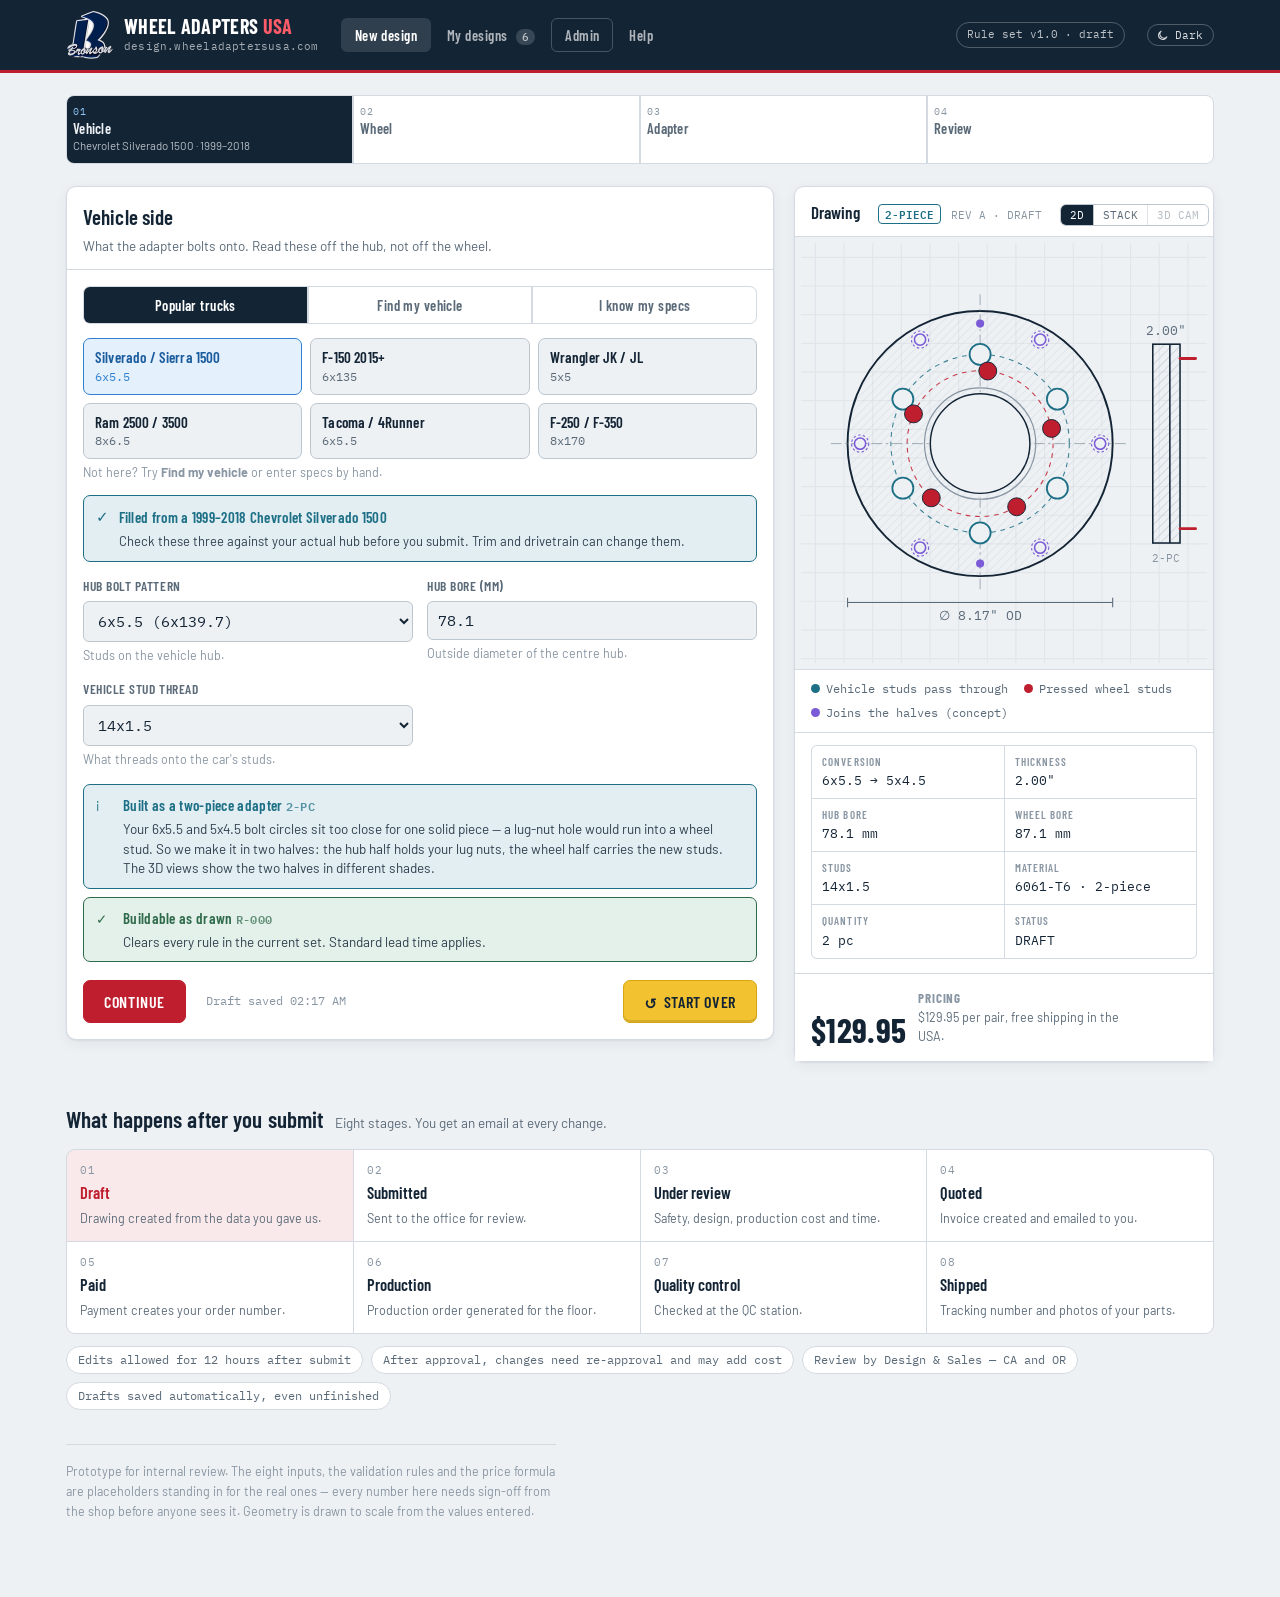
==== v2/index.html @ 50c89f69 "Archive v1 at /v1/ and start v2 as split files - v1/: the v1 page as of tag v1.0 (2d237c9), with an " ====
<!DOCTYPE html>
<html lang="en">
<head>
  <meta charset="utf-8">
  <meta name="viewport" content="width=device-width, initial-scale=1, viewport-fit=cover">
  <title>Adapter Designer &mdash; Wheel Adapters USA</title>
  <meta name="description" content="Prototype wheel adapter configurator: live scale drawing, validation rules, pricing and order pipeline.">
  <meta name="robots" content="noindex">
  <meta name="color-scheme" content="light dark">
  <link rel="preconnect" href="https://fonts.googleapis.com">
  <link rel="preconnect" href="https://fonts.gstatic.com" crossorigin>
  <link rel="stylesheet" href="https://fonts.googleapis.com/css2?family=Barlow+Condensed:wght@500;600;700&family=Barlow:wght@400;500;600&family=IBM+Plex+Mono:wght@400;500;600&display=swap">
  <style>
    /* Baseline the artifact platform normally supplies. Keep this block. */
    :root {
      color-scheme: light;
      padding-top: env(safe-area-inset-top, 0px);
      padding-bottom: env(safe-area-inset-bottom, 0px);
    }
    html, body { margin: 0; }
    body { font: 14px/1.5 system-ui, -apple-system, sans-serif; background: #f2f3f1; }
    img { max-width: 100%; }
    [hidden] { display: none !important; }
  </style>
  <script>
    /* Saved theme choice, applied before first paint. No choice = follow the system. */
    try { var wt = localStorage.getItem("wa-theme");
          if (wt === "light" || wt === "dark") document.documentElement.setAttribute("data-theme", wt); } catch (e) {}
  </script>
  <link rel="stylesheet" href="css/site.css">
</head>
<body>
<body>

<div class="topbar">
  <div class="topbar-in">
    <div class="mark">
      <img src="img/bronson-b.png" width="48" height="48" alt="Bronson">
      <div>
        <div class="wordmark">Wheel Adapters <em>USA</em></div>
        <span>design.wheeladaptersusa.com</span>
      </div>
    </div>
    <nav class="tabs" aria-label="Sections">
      <button type="button" data-view="design" aria-pressed="true">New design</button>
      <button type="button" data-view="list" aria-pressed="false">My designs <b>6</b></button>
      <button type="button" data-view="admin" aria-pressed="false" class="admin-tab">Admin</button>
      <button type="button" data-view="help" aria-pressed="false">Help</button>
    </nav>
    <div class="ruleset" id="rulestamp">Rule set v1.0 · draft</div>
    <button type="button" class="themetog" id="themetog" aria-label="Switch theme"></button>
  </div>
</div>

<div class="wrap">

<section id="view-list" hidden>
  <div class="pipe-hd">
    <h2>My designs</h2>
    <p>Everything you have started or sent us. Drawings are rebuilt from your saved
       specifications, so nothing goes stale.</p>
  </div>
  <div id="subs"></div>
  <div class="notes">
    <span class="note">Edits stay open 12 hours after you submit</span>
    <span class="note">After that, a change needs re-approval and may add cost</span>
  </div>
</section>

<section id="view-help" hidden>

  <div class="help-hero">
    <div>
      <h2>Help</h2>
      <p>How the designer works, what the checks mean, and what happens after you
         send us a drawing.</p>
    </div>
    <button type="button" class="btn btn-primary" id="starttour">Take the tour</button>
  </div>

  <nav class="toc" aria-label="Help contents">
    <a href="#h-start">Getting started</a>
    <a href="#h-inputs">The eight measurements</a>
    <a href="#h-views">2D, stack and 3D views</a>
    <a href="#h-checks">Flags and blocks</a>
    <a href="#h-price">Pricing</a>
    <a href="#h-stages">After you submit</a>
    <a href="#h-edit">Changing a design</a>
    <a href="#h-admin">For our team</a>
    <a href="#h-terms">Terms</a>
  </nav>

  <article class="help">

    <h3 id="h-start">Getting started</h3>
    <p>There are three ways to begin. <b>Popular trucks</b> fills in the common ones in a
       single tap. <b>Find my vehicle</b> walks make, model and year range. <b>I know my
       specs</b> skips straight to entering numbers.</p>
    <p>Changed your mind? <b>Start over</b> (the yellow button under the form) clears everything
       back to a fresh design after asking you to confirm.</p>
    <p>Whichever you use, the measurements stay visible and editable. The lookup is a
       starting point, not a guarantee &mdash; trim, drivetrain and dually axles all change
       hub specs. Check the numbers against your actual hub before you submit.</p>

    <h3 id="h-inputs">The eight measurements</h3>
    <dl class="defs">
      <dt>Hub bolt pattern</dt>
      <dd>Number of studs on the vehicle hub and the circle they sit on, like 6x5.5.
          Count the studs, then measure the circle.</dd>
      <dt>Hub bore</dt>
      <dd>Outside diameter of the centre hub the wheel slides over, in millimetres.</dd>
      <dt>Vehicle stud thread</dt>
      <dd>Thread on the studs already on your truck. This is what the adapter threads onto.</dd>
      <dt>Wheel bolt pattern</dt>
      <dd>Pattern of the wheel you are fitting. Usually in the wheel listing.</dd>
      <dt>Wheel centre bore</dt>
      <dd>Diameter of the hole in the back of the wheel, in millimetres.</dd>
      <dt>Thickness</dt>
      <dd>How far the adapter pushes the wheel out, measured face to face. Studs add
          height on top of this.</dd>
      <dt>Pressed stud thread</dt>
      <dd>Thread on the new studs your wheel mounts to. It does not have to match the
          vehicle side.</dd>
      <dt>Quantity</dt>
      <dd>Two per axle. Most orders are 2 or 4.</dd>
    </dl>

    <h3 id="h-views">2D, stack and 3D views</h3>
    <p>The drawing panel has three views of the same part, switched with the buttons at its
       top right. It opens in <b>3D CAM</b>; a device that cannot run 3D opens in 2D. All three are rebuilt from your eight numbers every time you change one
       &mdash; there is no stored picture to go stale.</p>
    <dl class="defs">
      <dt>2D</dt>
      <dd>The face of the adapter, to scale. Blue rings are the holes your vehicle studs pass
          through; red dots are the new studs your wheel mounts to. The side profile shows the
          thickness.</dd>
      <dt>Stack</dt>
      <dd>The whole setup in 3D: vehicle hub, then your adapter, then the wheel, with the lug
          nuts where they sit. It is cut in half so you can see the studs, nuts and the
          centring lip inside &mdash; untick <b>Cutaway</b> to see it whole. Press <b>Bolt it
          together</b> to slide the parts into place. <b>SIDE</b>, <b>HUB SIDE</b> and
          <b>WHEEL SIDE</b> jump to those angles. Only the adapter is drawn from your numbers;
          the hub and wheel are generic. <b>2D section</b> switches to a flat, to-scale cut-through
          drawing that shows how far the wheel moves out.</dd>
      <dt>3D CAM</dt>
      <dd>The finished part as a solid, the way a machinist sees it in CAM software: the bar
          stock it is cut from, the machining operations in order, and the path each tool
          takes. Drag to turn it, scroll or pinch to zoom, or use <b>ISO</b>, <b>TOP</b>,
          <b>FRONT</b> and <b>G55</b> (the hub side, as the part sits for its second setup).
          A two-piece adapter opens with its two halves pulled apart so you can see both;
          <b>JOIN</b> puts them together and <b>SEPARATE</b> pulls them apart again.
          The 3D view needs a reasonably recent phone or computer; if yours cannot run it, the
          button is greyed out and the 2D drawing is exact.</dd>
      <dt>Full-size 3D</dt>
      <dd>Click the 3D view, or the &#x2922; button, to open it large. Click and drag to turn it,
          the same as in the panel. Press <b>Hover spin</b> (or <kbd>Space</kbd>) and the part follows
          your mouse with no button held &mdash; a full 360&deg; across the view; click the model or press
          <kbd>Space</kbd> again to stop. On a phone, drag. Close with the button, <b>Esc</b>, or a tap
          outside.</dd>
      <dt>Backplot</dt>
      <dd>Press <b>Play</b>, or drag the slider, to watch the tool run through the program.
          The readout gives the tool position in X, Y and Z, the move, the tool and the
          operation. Untick an operation in the list to hide it.</dd>
    </dl>
    <p>The toolpaths, tools, feeds and cycle time are an illustration generated from your
       numbers, not the program we run. Our machinists program the real job in Mastercam or
       SolidWorks after review.</p>
    <p>The wheel studs are automatically turned to whatever angle leaves the most metal
       between them and your vehicle's lug-nut holes.</p>
    <p><b>One piece or two.</b> When your truck's bolt circle and your wheel's bolt circle are far
       enough apart, the adapter is one solid piece. When they are too close, a lug-nut hole and a
       wheel stud would run into each other, so we build it in two halves: the hub half holds your
       vehicle's lug nuts, the wheel half holds the new studs, and the two never meet. The designer
       works this out for you &mdash; the title block says which, and the 3D views show the two halves
       in slightly different shades.</p>

    <h3 id="h-checks">Flags and blocks</h3>
    <p>Every change you make runs against our rule set, written by the people who machine
       these parts. Two outcomes matter:</p>
    <p><b class="k-block">Block</b> means we will not build it. Usually the geometry does not
       leave enough material between the through-bolts and the pressed studs. Changing the
       thickness will not fix a block &mdash; the specs have to change.</p>
    <p><b class="k-flag">Flag</b> means it is probably fine but a person needs to look first.
       Flagged designs go through instead of getting a price on the spot, and our team quotes
       them by email.</p>
    <p>Each check shows its rule number, like <code>R-201</code>. Quote that number if you
       call us about it.</p>

    <h3 id="h-price">Pricing</h3>
    <p>Standard combinations price instantly, per pair, with free shipping in the USA.
       Anything carrying a flag shows <b>Quote required</b> instead &mdash; we price those by
       hand because they need a set of eyes on them first.</p>
    <p>Price depends on lug count, thickness, and whether the adapter changes bolt pattern
       or just spaces the wheel out.</p>

    <h3 id="h-stages">After you submit</h3>
    <ol class="stagelist">
      <li><b>Draft</b> &mdash; the drawing built from your numbers. Nothing sent yet.</li>
      <li><b>Submitted</b> &mdash; it reaches our office for review.</li>
      <li><b>Under review</b> &mdash; checked for safety, design, production cost and time.</li>
      <li><b>Quoted</b> &mdash; we create an invoice and email it to you.</li>
      <li><b>Paid</b> &mdash; payment creates your order number.</li>
      <li><b>Production</b> &mdash; a production order goes to the floor.</li>
      <li><b>Quality control</b> &mdash; checked at the QC station.</li>
      <li><b>Shipped</b> &mdash; tracking number and photographs of your parts.</li>
    </ol>
    <p>You get an email at every change.</p>
    <p>Before you can submit, the Review step asks you to tick two boxes: that you have checked
       the specs against your vehicle, and that you have looked over the 3D model. The small
       <b>i</b> beside the second box opens the model full size.</p>

    <h3 id="h-edit">Changing a design</h3>
    <p>You have <b>12 hours</b> from submitting to change a design yourself. Open
       <b>My designs</b> and the countdown is on the row. Inside that window, Edit loads it
       back into the designer.</p>
    <p>After 12 hours, or once we have quoted it, changes need re-approval and may add cost
       &mdash; the longer a job sits, the longer it takes to fulfil. Use <b>Request a change</b>
       and our team will pick it up.</p>
    <p>An unsent draft has no time limit. It stays in your list until you submit or delete it.</p>

    <h3 id="h-admin">For our team</h3>
    <p>The <b>Admin</b> tab holds the rule set and the pricing formula. Rules can be switched
       off, retuned, or moved between Block and Flag without a developer.</p>
    <p>Changes stack up as unsaved edits and go live the moment you press Publish, which
       increments the version and writes to the change log. The catalogue check beside the
       pricing form shows live whether the formula still reproduces our published prices
       &mdash; if a number turns red, stop.</p>
    <p>Two people should review any rule change before it is published. These parts hold
       wheels onto trucks.</p>

    <h3 id="h-terms">Terms</h3>
    <dl class="defs">
      <dt>Bolt circle diameter</dt>
      <dd>The circle the studs sit on. The 5.5 in 6x5.5 is this, in inches.</dd>
      <dt>Hub centric</dt>
      <dd>The wheel is carried by the centre bore rather than the studs. Preferred, and
          quieter at speed.</dd>
      <dt>Lug centric</dt>
      <dd>The wheel is centred by the lug nuts alone. Works, but needs careful torquing.</dd>
      <dt>Spacer vs adapter</dt>
      <dd>A spacer keeps the same bolt pattern and only pushes the wheel out. An adapter
          changes the pattern as well.</dd>
      <dt>Two-piece adapter</dt>
      <dd>An adapter made as two halves, used when the two bolt patterns are too close to fit in one
          piece. The hub half takes the vehicle's lug nuts; the wheel half carries the new studs.</dd>
      <dt>Clocking</dt>
      <dd>The angle the wheel stud pattern is turned relative to the vehicle pattern. Chosen to
          keep the two sets of holes as far apart as possible.</dd>
      <dt>Section view</dt>
      <dd>A drawing of the part as if sliced through its centre, so you can see inside it.
          Cut material is shown hatched.</dd>
      <dt>Toolpath</dt>
      <dd>The route a cutting tool follows. Solid lines are cutting moves; dashed lines are
          rapid moves through the air between cuts.</dd>
      <dt>G54 / G55</dt>
      <dd>Work offsets &mdash; where the machine measures zero from. G54 is the first setup,
          wheel side up; G55 is the second, flipped over with the hub side up.</dd>
      <dt>6061-T6 billet</dt>
      <dd>The aluminium we cut these from. Solid extruded stock, not cast.</dd>
    </dl>

  </article>
</section>

<section id="view-admin" hidden>

  <div class="verbar">
    <div class="verbar-l">
      <b id="verlabel">Rule set v1.0</b>
      <span id="verstate">Live &middot; no unsaved changes</span>
    </div>
    <button type="button" class="btn-sm" id="discard" hidden>Discard</button>
    <button type="button" class="btn-sm primary" id="publish" disabled>Publish</button>
  </div>

  <div class="admin-note">
    Changes here take effect for every customer the moment you publish. Two people
    should review a rule change before it goes live.
  </div>

  <div class="adm-grid">
    <section class="panel">
      <div class="panel-hd">
        <h2>Validation rules</h2>
        <p>What the designer will and will not let a customer submit. Blocks stop the
           order. Flags let it through but route it to your team for a quote.</p>
      </div>
      <div class="panel-bd"><div id="rulelist"></div></div>
    </section>

    <div class="adm-side">
      <section class="panel">
        <div class="panel-hd"><h2>Pricing</h2>
          <p>Price per pair, before thickness and conversion.</p></div>
        <div class="panel-bd"><div id="priceform"></div></div>
      </section>

      <section class="panel">
        <div class="panel-hd"><h2>Check against the catalogue</h2>
          <p>Live result of the formula above.</p></div>
        <div class="panel-bd"><div id="pricecheck"></div></div>
      </section>
    </div>
  </div>

  <section class="pipe">
    <div class="pipe-hd"><h2>Change log</h2>
      <p>Every publish, who did it and when. Append only.</p></div>
    <div id="audit"></div>
  </section>

</section>

<div id="view-design">

  <div id="editbar"></div>

  <nav class="rail" id="rail" aria-label="Design steps"></nav>

  <div class="cols">

    <section class="panel" aria-labelledby="steptitle">
      <div class="panel-hd">
        <h2 id="steptitle">Vehicle side</h2>
        <p id="stepblurb">What the adapter bolts onto. Read these off the hub, not off the wheel.</p>
      </div>
      <div class="panel-bd">
        <div id="alertzone" aria-live="assertive"></div>
        <div class="fields" id="fields"></div>
        <div class="checks" id="checks"></div>
        <div id="reviewzone" hidden>
          <div class="legalbox">
            <p id="legaltext"></p>
            <div class="legalnote">
              <span>&#9888;</span>
              <span>Draft language supplied by the shop. Attorney review required before this goes live.</span>
            </div>
          </div>
          <label class="accept" for="accept">
            <input type="checkbox" id="accept">
            <span>I have verified these specifications against my vehicle and I accept the terms above.</span>
          </label>
          <div class="accept-row">
            <label class="accept" for="reviewed3d">
              <input type="checkbox" id="reviewed3d">
              <span id="rev3dtxt">I have reviewed the 3D model of my adapter and it shows what I want built.</span>
            </label>
            <!-- outside the label, so opening the model never ticks the box for them -->
            <button type="button" class="infobtn" id="open3d" aria-label="Open the 3D model full size"
                    title="Open the 3D model">i</button>
          </div>
        </div>
        <div class="actions">
          <button class="btn btn-ghost" id="back" type="button">Back</button>
          <button class="btn btn-primary" id="next" type="button">Continue</button>
          <span class="why" id="why"></span>
          <span class="saved mono" id="saved"></span>
          <span class="restart">
            <button class="btn btn-warn" id="startover" type="button"><span class="ic" aria-hidden="true">&#8634;</span>Start over</button>
            <span class="restart-ask" id="startask" role="group" aria-label="Confirm start over" hidden>
              <span>Clear this design and start fresh?</span>
              <button class="btn btn-warn" id="startyes" type="button">Yes, start over</button>
              <button class="btn btn-ghost" id="startno" type="button">Keep it</button>
            </span>
          </span>
        </div>
      </div>
    </section>

    <aside class="panel draw" aria-label="Live drawing">
      <div class="draw-hd">
        <h2>Drawing</h2>
        <span class="pc2" id="pc2" hidden>2-PIECE</span>
        <span class="rev mono" id="rev">REV A · DRAFT</span>
        <div class="viewtog" role="group" aria-label="Drawing view">
          <button type="button" id="v2d" aria-pressed="false">2D</button>
          <button type="button" id="vstack" aria-pressed="false">STACK</button>
          <button type="button" id="v3d" aria-pressed="false">3D CAM</button>
        </div>
      </div>
      <div class="hlcap" id="hlcap" aria-live="polite" hidden></div>
      <div class="canvas" id="canvas2d"><div id="face"></div></div>
      <div class="canvas" id="stack" hidden></div>
      <div class="cam" id="cam" hidden></div>
      <div class="legend">
        <span><i style="background:var(--cyan)"></i>Vehicle studs pass through</span>
        <span><i style="background:var(--accent)"></i>Pressed wheel studs</span>
        <span id="lgjoin" hidden><i style="background:#7b5cd6"></i>Joins the halves (concept)</span>
      </div>
      <div class="tb">
        <div class="tb-grid" id="titleblock"></div>
      </div>
      <div class="price">
        <div class="amt" id="amt">&mdash;</div>
        <div class="per" id="per"><b>Pricing</b>&nbsp;</div>
      </div>
    </aside>

  </div>

  <section class="pipe">
    <div class="pipe-hd">
      <h2>What happens after you submit</h2>
      <p>Eight stages. You get an email at every change.</p>
    </div>
    <div class="stages" id="stages"></div>
    <div class="notes">
      <span class="note">Edits allowed for 12 hours after submit</span>
      <span class="note">After approval, changes need re-approval and may add cost</span>
      <span class="note">Review by Design &amp; Sales &mdash; CA and OR</span>
      <span class="note">Drafts saved automatically, even unfinished</span>
    </div>
  </section>

</div>

  <p class="foot">
    Prototype for internal review. The eight inputs, the validation rules and the price formula are
    placeholders standing in for the real ones &mdash; every number here needs sign-off from the shop
    before anyone sees it. Geometry is drawn to scale from the values entered.
  </p>

</div>

<script src="js/data.js"></script>
<script src="js/rules.js"></script>
<script src="js/pricing.js"></script>
<script src="js/geometry.js"></script>
<script src="js/render3d.js"></script>
<script src="js/ui.js"></script>
<script src="js/events.js"></script>
<script src="js/app.js"></script>

</body>
</html>
---- v2/css/site.css ----
/* ==========================================================
   BRAND TOKENS — swap these four to match the real logo.
   --accent   primary action + wheel-side studs   (flag red)
   --navy     headers, active states              (deep steel navy)
   --cyan     vehicle-side drawing lines          (must stay distinct from accent)
   --paper    page ground
   ========================================================== */
:root{
  color-scheme: light;
  --accent:#bf1e2e;
  --accent-ink:#8d1421;
  --accent-soft:#fae9ea;
  --navy:#132435;
  --ink:#132435;
  --paper:#eef1f4;
  --card:#ffffff;
  --line:#d3dae1;
  --line-2:#bcc6cf;
  --steel:#5a6a78;
  --steel-2:#8895a2;
  --cyan:#1d6f86;
  --cyan-soft:#e2eef2;
  --sel:#2f80d0;              /* selected / pressed / current: light blue, not red */
  --sel-soft:#e4f0fc;
  --sel-ink:#1b5c9e;
  --sel-on-ink:#8cc4f5;       /* on the dark ink background of the current step */
  --warn:#f2c230;             /* start over: yellow to stand out, navy text to stay readable */
  --warn-edge:#d6a512;
  --warn-ink:#132435;
  --warn-glow:rgba(242,194,48,.55);
  --neon:#12c444;             /* "which part is this measurement?" highlight */
  --flag:#bf1e2e;
  --flag-soft:#fae9ea;
  --go:#2f6b4b;
  --go-soft:#e4f0ea;
  --grid:#e1e6eb;
  --cam-top:#e8edf2;
  --cam-bot:#c3ced9;
  --cam-ink:#132435;
  --cam-panel:rgba(255,255,255,.8);
  --shadow:0 1px 2px rgba(19,36,53,.07),0 4px 14px rgba(19,36,53,.06);
  --f-disp:"Barlow Condensed","Arial Narrow",system-ui,sans-serif;
  --f-body:"Barlow",system-ui,-apple-system,sans-serif;
  --f-mono:"IBM Plex Mono",ui-monospace,SFMono-Regular,Menlo,monospace;
}
@media (prefers-color-scheme: dark){
  :root:not([data-theme="light"]){
    color-scheme: dark;
    --accent:#e8505f;
    --accent-ink:#f28791;
    --accent-soft:#3a1519;
    --navy:#0d1926;
    --ink:#e6ecf2;
    --paper:#0d1926;
    --card:#152435;
    --line:#26384c;
    --line-2:#354a61;
    --steel:#93a3b3;
    --steel-2:#6a7d90;
    --cyan:#4fa8c4;
    --cyan-soft:#102934;
    --sel:#5aaaf0;
    --sel-soft:#132c45;
    --sel-ink:#9ccdf7;
    --sel-on-ink:#1b5c9e;
    --warn:#e8bd3a;
    --warn-edge:#f5d266;
    --warn-ink:#0d1926;
    --warn-glow:rgba(232,189,58,.5);
    --neon:#39ff6e;
    --flag:#e8505f;
    --flag-soft:#3a1519;
    --go:#6aab86;
    --go-soft:#152a20;
    --grid:#1b2b3c;
    --cam-top:#1f3247;
    --cam-bot:#09121b;
    --cam-ink:#e6ecf2;
    --cam-panel:rgba(9,18,27,.72);
    --shadow:0 1px 2px rgba(0,0,0,.45),0 4px 14px rgba(0,0,0,.35);
  }
}
:root[data-theme="dark"]{
  color-scheme: dark;
  --accent:#e8505f; --accent-ink:#f28791; --accent-soft:#3a1519;
  --navy:#0d1926; --ink:#e6ecf2; --paper:#0d1926; --card:#152435;
  --line:#26384c; --line-2:#354a61; --steel:#93a3b3; --steel-2:#6a7d90;
  --cyan:#4fa8c4; --cyan-soft:#102934;
  --sel:#5aaaf0; --sel-soft:#132c45; --sel-ink:#9ccdf7; --sel-on-ink:#1b5c9e;
  --warn:#e8bd3a; --warn-edge:#f5d266; --warn-ink:#0d1926; --warn-glow:rgba(232,189,58,.5);
  --neon:#39ff6e; --flag:#e8505f; --flag-soft:#3a1519;
  --go:#6aab86; --go-soft:#152a20; --grid:#1b2b3c;
  --cam-top:#1f3247; --cam-bot:#09121b; --cam-ink:#e6ecf2; --cam-panel:rgba(9,18,27,.72);
  --shadow:0 1px 2px rgba(0,0,0,.45),0 4px 14px rgba(0,0,0,.35);
}
*{box-sizing:border-box}
body{
  margin:0;background:var(--paper);color:var(--ink);
  font-family:var(--f-body);font-size:15px;line-height:1.55;
  -webkit-font-smoothing:antialiased;
}
h1,h2,h3{font-family:var(--f-disp);font-weight:600;text-wrap:balance;margin:0;letter-spacing:.005em}
.mono{font-family:var(--f-mono);font-variant-numeric:tabular-nums}
.eyebrow{
  font-family:var(--f-disp);font-size:12px;font-weight:600;letter-spacing:.14em;
  text-transform:uppercase;color:var(--steel);
}

/* ---------- shell ---------- */
.topbar{
  position:sticky;top:env(safe-area-inset-top,0px);z-index:40;
  background:var(--navy);border-bottom:3px solid var(--accent);
}
.topbar-in{
  max-width:1180px;margin:0 auto;padding:11px 16px;
  display:flex;align-items:center;gap:14px;flex-wrap:wrap;
}
/* ---- LOGO SLOT: drop the real mark in here as an <img> data URI ---- */
.mark{display:flex;align-items:center;gap:10px;min-width:0;color:#fff}
.mark svg,.mark img{flex:none;display:block}
.mark img{height:48px;width:auto;max-width:190px}   /* Bronson B: big enough to read the script */
.wordmark{font-family:var(--f-disp);font-size:20px;font-weight:700;line-height:1;
  letter-spacing:.015em;text-transform:uppercase;color:#fff;white-space:nowrap}
.wordmark em{font-style:normal;color:var(--accent-ink)}
:root:not([data-theme="light"]) .wordmark em{color:#ff8a93}
@media (prefers-color-scheme: light){:root:not([data-theme="dark"]) .wordmark em{color:#ff5c69}}
.mark span{display:block;font-family:var(--f-mono);font-size:10.5px;
  color:rgba(255,255,255,.62);letter-spacing:.02em;margin-top:2px}
.ruleset{
  margin-left:auto;font-family:var(--f-mono);font-size:11px;color:rgba(255,255,255,.72);
  border:1px solid rgba(255,255,255,.26);border-radius:999px;padding:3px 10px;white-space:nowrap;
}
.themetog{display:inline-flex;align-items:center;gap:6px;flex:none;margin-left:8px;cursor:pointer;
  font-family:var(--f-mono);font-size:11px;color:rgba(255,255,255,.85);background:transparent;
  border:1px solid rgba(255,255,255,.26);border-radius:999px;padding:3px 10px 3px 8px;white-space:nowrap}
.themetog:hover{background:rgba(255,255,255,.1)}
.themetog:focus-visible{outline:2px solid var(--accent);outline-offset:2px}
.themetog svg{display:block}
.wrap{max-width:1180px;margin:0 auto;padding:0 16px;padding-block:22px 64px}

/* ---------- step rail ---------- */
.rail{display:flex;gap:2px;margin-bottom:22px;border:1px solid var(--line);border-radius:8px;overflow:hidden;background:var(--line)}
.rail button{
  flex:1;min-width:0;background:var(--card);border:0;cursor:pointer;
  padding:9px 6px 10px;text-align:left;color:var(--steel);font-family:var(--f-body);
  display:flex;flex-direction:column;gap:1px;transition:background .15s,color .15s;
}
.rail button:hover{background:var(--paper)}
.rail button[aria-current="true"]{background:var(--ink);color:var(--paper)}
.rail button[aria-current="true"] .rn{color:var(--sel-on-ink)}
.rail .rn{font-family:var(--f-mono);font-size:10px;letter-spacing:.1em;color:var(--steel-2)}
.rail .rl{font-family:var(--f-disp);font-size:14.5px;font-weight:600;letter-spacing:.02em;
  white-space:nowrap;overflow:hidden;text-overflow:ellipsis}
.rail button:focus-visible{outline:2px solid var(--accent);outline-offset:-2px}
.rail .rd{color:var(--go);font-weight:600}
.rail button[aria-current="true"] .rd{color:var(--sel-on-ink)}
.rail button[data-done]:not([aria-current="true"]) .rl{color:var(--ink)}
/* the step Continue lands on: a yellow glow that fades out (the rail clips outer
   shadows, so it is inset) */
.rail button.arrive{position:relative;animation:railArrive 1.8s ease-out both}
.rail button.arrive .rn{animation:railArriveN 1.8s ease-out both}
@keyframes railArrive{
  0%  {box-shadow:inset 0 0 0 3px var(--warn), inset 0 0 22px 4px var(--warn-glow)}
  55% {box-shadow:inset 0 0 0 3px var(--warn), inset 0 0 14px 2px var(--warn-glow)}
  100%{box-shadow:inset 0 0 0 3px transparent, inset 0 0 0 0 transparent}
}
@keyframes railArriveN{0%,55%{color:var(--warn)}}
@media (prefers-reduced-motion:reduce){
  .rail button.arrive,.rail button.arrive .rn{animation:none}
  .rail button.arrive{box-shadow:inset 0 0 0 3px var(--warn)}
}
.rail .rs{font-size:11.5px;line-height:1.3;color:var(--steel);white-space:nowrap;overflow:hidden;text-overflow:ellipsis;max-width:100%}
.rail button[aria-current="true"] .rs{color:inherit;opacity:.75}
.rail .rs-short{display:none}
@media (max-width:620px){
  .rail .rs-full{display:none}
  .rail .rs-short{display:-webkit-box;-webkit-line-clamp:2;-webkit-box-orient:vertical;white-space:normal;overflow:hidden}
}

/* ---------- layout ---------- */
.cols{display:grid;grid-template-columns:minmax(0,1fr) minmax(0,420px);gap:20px;align-items:start}
@media (max-width:900px){.cols{grid-template-columns:1fr}}
.panel{background:var(--card);border:1px solid var(--line);border-radius:10px;box-shadow:var(--shadow)}
.panel-hd{padding:14px 16px 12px;border-bottom:1px solid var(--line)}
.panel-hd h2{font-size:21px}
.panel-hd p{margin:3px 0 0;font-size:13.5px;color:var(--steel);max-width:58ch}
.panel-bd{padding:16px}

/* ---------- form ---------- */
.fields{display:grid;grid-template-columns:repeat(2,minmax(0,1fr));gap:14px}
@media (max-width:560px){.fields{grid-template-columns:1fr}}
.f{display:flex;flex-direction:column;gap:5px;min-width:0}
.f.full{grid-column:1/-1}
.f label{font-family:var(--f-disp);font-size:13.5px;font-weight:600;letter-spacing:.04em;
  text-transform:uppercase;color:var(--steel)}
.f .hint{font-size:12.5px;color:var(--steel-2);line-height:1.4}
select,input[type=number]{
  font-family:var(--f-mono);font-size:14.5px;font-variant-numeric:tabular-nums;
  padding:9px 10px;border:1px solid var(--line-2);border-radius:6px;
  background:var(--paper);color:var(--ink);width:100%;
}
select:focus-visible,input:focus-visible{outline:2px solid var(--accent);outline-offset:1px;border-color:var(--accent)}
.seg{display:flex;flex-wrap:wrap;gap:6px}
.seg button{
  font-family:var(--f-mono);font-size:13.5px;padding:7px 11px;border-radius:6px;cursor:pointer;
  border:1px solid var(--line-2);background:var(--paper);color:var(--ink);
}
.seg button[aria-pressed="true"]{background:var(--sel-soft);color:var(--sel-ink);border-color:var(--sel)}
.seg button:focus-visible{outline:2px solid var(--accent);outline-offset:1px}

/* ---------- help ---------- */
.help-hero{display:flex;align-items:flex-start;gap:16px;flex-wrap:wrap;margin-bottom:18px}
.help-hero h2{font-size:30px}
.help-hero p{margin:4px 0 0;color:var(--steel);max-width:52ch;font-size:14.5px}
.help-hero button{margin-left:auto;flex:none}
.toc{display:flex;flex-wrap:wrap;gap:7px;margin-bottom:22px;padding-bottom:18px;
  border-bottom:1px solid var(--line)}
.toc a{font-family:var(--f-mono);font-size:12px;color:var(--steel);text-decoration:none;
  border:1px solid var(--line);border-radius:999px;padding:4px 11px;background:var(--card)}
.toc a:hover{border-color:var(--accent);color:var(--accent-ink)}
.toc a:focus-visible{outline:2px solid var(--accent);outline-offset:2px}
.help{max-width:66ch}
.help h3{font-size:22px;margin:30px 0 8px;scroll-margin-top:80px}
.help h3:first-child{margin-top:0}
.help p{margin:0 0 11px;font-size:15px;line-height:1.65}
.help code{font-family:var(--f-mono);font-size:13px;background:var(--card);
  border:1px solid var(--line);border-radius:4px;padding:1px 5px}
.k-block{color:var(--accent-ink)}
.k-flag{color:var(--cyan)}
.defs{margin:0 0 14px;display:grid;grid-template-columns:minmax(150px,auto) 1fr;gap:1px;
  background:var(--line);border:1px solid var(--line);border-radius:8px;overflow:hidden}
@media (max-width:520px){.defs{grid-template-columns:1fr}}
.defs dt{background:var(--card);padding:9px 12px;font-family:var(--f-disp);font-size:15px;
  font-weight:600;letter-spacing:.01em}
.defs dd{background:var(--card);padding:9px 12px;margin:0;font-size:14px;color:var(--steel);
  line-height:1.55}
.stagelist{margin:0 0 12px;padding-left:20px;font-size:15px;line-height:1.7}
.stagelist b{font-family:var(--f-disp);font-size:16px;letter-spacing:.01em}

/* ---------- spotlight tour ---------- */
#tourmask{position:absolute;top:0;left:0;width:100%;height:0;z-index:200}
.spot{position:absolute;border-radius:9px;border:2px solid var(--accent);
  box-shadow:0 0 0 9999px rgba(10,20,32,.66);pointer-events:none}
@media (prefers-reduced-motion:no-preference){
  .spot{transition:top .28s ease,left .28s ease,width .28s ease,height .28s ease}
}
.tip{position:absolute;width:min(330px,calc(100vw - 26px));background:var(--card);
  border:1px solid var(--line-2);border-radius:10px;padding:14px 15px 13px;
  box-shadow:0 8px 28px rgba(10,20,32,.28)}
.tip-n{font-size:11px;color:var(--steel-2);letter-spacing:.06em}
.tip b{font-family:var(--f-disp);font-size:19px;font-weight:600;display:block;
  margin-top:2px;letter-spacing:.01em}
.tip p{margin:5px 0 0;font-size:14px;line-height:1.55;color:var(--steel)}
.tip-a{display:flex;gap:7px;margin-top:13px;align-items:center}
.tip-a #tourskip{margin-right:auto}
.tip-a button:disabled{opacity:.4;cursor:not-allowed}

/* ---------- admin ---------- */
.verbar{display:flex;align-items:center;gap:12px;flex-wrap:wrap;margin-bottom:12px;
  padding:12px 15px;background:var(--card);border:1px solid var(--line);
  border-left:4px solid var(--accent);border-radius:0 9px 9px 0}
.verbar-l b{font-family:var(--f-disp);font-size:19px;font-weight:700;display:block;letter-spacing:.02em}
.verbar-l span{font-family:var(--f-mono);font-size:12px;color:var(--steel)}
.verbar-l span.dirty{color:var(--accent-ink);font-weight:500}
.verbar button{margin-left:0}
.verbar #publish{margin-left:auto}
.admin-note{font-size:13px;color:var(--steel);margin-bottom:18px;max-width:64ch;line-height:1.5}
.adm-grid{display:grid;grid-template-columns:minmax(0,1fr) minmax(0,340px);gap:16px;align-items:start}
@media (max-width:900px){.adm-grid{grid-template-columns:1fr}}
.adm-side{display:flex;flex-direction:column;gap:16px}
.rule{border:1px solid var(--line);border-radius:8px;margin-bottom:8px;background:var(--paper);
  padding:10px 12px}
.rule.off{opacity:.5}
.rule-hd{display:flex;align-items:center;gap:9px;flex-wrap:wrap}
.rule-id{font-size:12.5px;color:var(--steel);font-weight:500}
.rule-title{font-family:var(--f-disp);font-size:16px;font-weight:600;letter-spacing:.01em;
  min-width:0;overflow-wrap:anywhere}
.lvl{margin-left:auto;width:auto;font-size:12.5px;padding:4px 7px;font-family:var(--f-disp);
  font-weight:600;letter-spacing:.03em}
.tgl{width:34px;height:19px;border-radius:999px;border:1px solid var(--line-2);
  background:var(--line);cursor:pointer;padding:0;position:relative;flex:none}
.tgl span{position:absolute;top:2px;left:2px;width:13px;height:13px;border-radius:50%;
  background:var(--card);transition:transform .16s}
.tgl[aria-pressed="true"]{background:var(--go);border-color:var(--go)}
.tgl[aria-pressed="true"] span{transform:translateX(15px)}
.tgl:focus-visible{outline:2px solid var(--accent);outline-offset:2px}
.rule-bd{display:flex;align-items:center;gap:7px;flex-wrap:wrap;margin-top:8px;
  font-size:13px;color:var(--steel)}
.rule-kind{font-family:var(--f-disp);font-size:12px;font-weight:600;letter-spacing:.08em;
  text-transform:uppercase;color:var(--steel-2);border:1px solid var(--line);
  border-radius:999px;padding:2px 9px;margin-right:4px}
input.mini{width:72px;flex:none;padding:5px 7px;font-size:13px}
.pgrid{display:flex;flex-wrap:wrap;gap:8px;align-items:flex-end;margin-bottom:14px}
.plabel{font-family:var(--f-disp);font-size:12.5px;font-weight:600;letter-spacing:.08em;
  text-transform:uppercase;color:var(--steel);width:100%}
.punit{display:flex;flex-direction:column;gap:3px;font-family:var(--f-mono);font-size:11px;
  color:var(--steel-2);flex:1;min-width:72px}
.punit input{width:100%;padding:6px 7px;font-size:13.5px}
.ck{display:flex;align-items:baseline;gap:9px;padding:8px 0;border-bottom:1px solid var(--line);
  flex-wrap:wrap}
.ck:last-child{border-bottom:0}
.ck-l{flex:1;min-width:0;font-size:13px;overflow-wrap:anywhere}
.ck-v{font-family:var(--f-disp);font-size:17px;font-weight:700}
.ck-w{font-size:11.5px}
.ck.ok .ck-w{color:var(--go)}
.ck.off .ck-v,.ck.off .ck-w{color:var(--accent-ink)}
.aud{display:flex;gap:12px;padding:9px 0;border-bottom:1px solid var(--line);flex-wrap:wrap}
.aud:last-child{border-bottom:0}
.aud-when{font-size:11.5px;color:var(--steel-2);min-width:88px}
.aud-who{font-family:var(--f-disp);font-size:14px;font-weight:600;min-width:80px}
.aud-what{flex:1;min-width:200px;font-size:13px;color:var(--steel)}
.admin-tab{border-color:rgba(255,255,255,.22)!important}

/* ---------- tabs ---------- */
.tabs{display:flex;gap:2px;margin-left:8px}
.tabs button{
  font-family:var(--f-disp);font-size:14.5px;font-weight:600;letter-spacing:.03em;
  padding:7px 13px;border-radius:6px;cursor:pointer;border:1px solid transparent;
  background:transparent;color:rgba(255,255,255,.66);white-space:nowrap;
}
.tabs button b{font-family:var(--f-mono);font-size:11px;font-weight:500;
  background:rgba(255,255,255,.16);border-radius:999px;padding:1px 6px;margin-left:5px}
.tabs button[aria-pressed="true"]{background:rgba(255,255,255,.12);color:#fff}
.tabs button:focus-visible{outline:2px solid var(--accent);outline-offset:1px}
/* Four tabs do not fit a phone in one row — give them their own line and tighten up. */
@media (max-width:620px){
  .tabs{width:100%;margin:2px 0 0;flex-wrap:wrap}
  .tabs button{padding:6px 9px;font-size:13.5px}
  .tabs button b{margin-left:4px;padding:1px 5px}
  .ruleset{margin-left:0;order:3}
  /* keep the theme switch top right, on the logo's row */
  .themetog{order:1;margin-left:auto}
  .tabs{order:2}
}

/* ---------- submissions ---------- */
#subs{display:flex;flex-direction:column;gap:10px}
.sub{
  display:grid;grid-template-columns:76px minmax(0,1fr) auto;gap:14px;align-items:center;
  background:var(--card);border:1px solid var(--line);border-radius:10px;
  padding:13px 15px;box-shadow:var(--shadow);
}
@media (max-width:660px){
  .sub{grid-template-columns:56px minmax(0,1fr);row-gap:11px}
  .sub-side{grid-column:1/-1;flex-direction:row;align-items:center;justify-content:space-between}
}
.sub-thumb svg{display:block;width:100%;height:auto}
.sub-main{min-width:0}
.sub-top{display:flex;align-items:center;gap:9px;flex-wrap:wrap}
.sub-id{font-size:15px;font-weight:600;letter-spacing:.02em}
.pill{
  font-family:var(--f-disp);font-size:12px;font-weight:600;letter-spacing:.07em;
  text-transform:uppercase;padding:2px 9px;border-radius:999px;white-space:nowrap;
}
.s-draft{background:var(--paper);color:var(--steel);border:1px solid var(--line-2)}
.s-live{background:var(--cyan-soft);color:var(--cyan)}
.s-act{background:var(--accent-soft);color:var(--accent-ink)}
.s-done{background:var(--go-soft);color:var(--go)}
.sub-spec{font-size:13px;color:var(--ink);margin-top:3px;overflow-wrap:anywhere}
.sub-note{font-size:12.5px;color:var(--steel);margin-top:2px;overflow-wrap:anywhere}
.track{display:flex;gap:3px;margin-top:8px}
.tick{flex:1;height:3px;border-radius:2px;background:var(--line);max-width:34px}
.tick.on{background:var(--cyan)}
.sub-side{display:flex;flex-direction:column;align-items:flex-end;gap:6px;text-align:right}
.sub-price{font-family:var(--f-disp);font-size:20px;font-weight:700;letter-spacing:.01em}
.win{font-family:var(--f-mono);font-size:11.5px;color:var(--steel);white-space:nowrap}
.win.urgent{color:var(--accent-ink);font-weight:500}
.win.closed{color:var(--steel-2)}
.btn-sm{
  font-family:var(--f-disp);font-size:13.5px;font-weight:600;letter-spacing:.04em;
  text-transform:uppercase;padding:7px 13px;border-radius:6px;cursor:pointer;
  border:1px solid var(--line-2);background:var(--paper);color:var(--ink);white-space:nowrap;
}
.btn-sm.primary{background:var(--accent);border-color:var(--accent);color:#fff}
.btn-sm:focus-visible{outline:2px solid var(--ink);outline-offset:2px}
.editbar{
  display:flex;align-items:center;gap:12px;flex-wrap:wrap;margin-bottom:16px;
  padding:11px 14px;border-radius:8px;background:var(--cyan-soft);border:1px solid var(--cyan);
}
.editbar b{font-family:var(--f-disp);font-size:16px;font-weight:600;color:var(--cyan);
  display:block;letter-spacing:.02em}
.editbar span{font-family:var(--f-mono);font-size:12px;color:var(--ink);opacity:.8}
.editbar button{margin-left:auto}

/* ---------- vehicle picker ---------- */
.modes{display:flex;gap:2px;background:var(--line);border:1px solid var(--line);
  border-radius:7px;overflow:hidden}
.modes button{
  flex:1;min-width:0;background:var(--card);border:0;cursor:pointer;padding:9px 8px;
  font-family:var(--f-disp);font-size:14.5px;font-weight:600;letter-spacing:.03em;
  color:var(--steel);white-space:nowrap;overflow:hidden;text-overflow:ellipsis;
}
.modes button[aria-pressed="true"]{background:var(--navy);color:#fff}
.modes button:focus-visible{outline:2px solid var(--accent);outline-offset:-2px}
.picks{display:grid;grid-template-columns:repeat(3,minmax(0,1fr));gap:8px}
@media (max-width:640px){.picks{grid-template-columns:repeat(2,minmax(0,1fr))}}
.pick{
  display:flex;flex-direction:column;gap:2px;align-items:flex-start;text-align:left;
  padding:10px 11px;border:1px solid var(--line-2);border-radius:7px;cursor:pointer;
  background:var(--paper);color:var(--ink);min-width:0;
}
.pick b{font-family:var(--f-disp);font-size:15px;font-weight:600;line-height:1.15;
  letter-spacing:.01em;overflow-wrap:anywhere}
.pick span{font-family:var(--f-mono);font-size:11.5px;color:var(--steel)}
.pick[aria-pressed="true"]{border-color:var(--sel);background:var(--sel-soft)}
.pick[aria-pressed="true"] b{color:var(--sel-ink)}
.pick[aria-pressed="true"] span{color:var(--sel)}
.pick:focus-visible{outline:2px solid var(--accent);outline-offset:1px}
.filled{display:flex;gap:10px;padding:10px 12px;border-radius:7px;
  background:var(--cyan-soft);border:1px solid var(--cyan);color:var(--cyan)}
.filled .ic{flex:none;font-size:15px;line-height:1.4}
.filled b{font-family:var(--f-disp);font-size:15px;font-weight:600;display:block;letter-spacing:.02em}
.filled p{margin:2px 0 0;font-size:13px;color:var(--ink);opacity:.86;line-height:1.45}

/* ---------- required-field errors ---------- */
.alert{
  display:flex;gap:10px;padding:11px 13px;border-radius:7px;margin-bottom:16px;
  background:var(--accent-soft);border:1px solid var(--accent);color:var(--accent-ink);
}
.alert .ic{flex:none;font-family:var(--f-disp);font-size:17px;font-weight:700;line-height:1.25}
.alert b{font-family:var(--f-disp);font-size:15.5px;font-weight:600;display:block;letter-spacing:.02em}
.alert ul{margin:3px 0 0;padding-left:17px;font-size:13.5px;color:var(--ink);opacity:.88;line-height:1.5}
@media (prefers-reduced-motion:no-preference){
  .alert{animation:nudge .32s ease-out}
  @keyframes nudge{from{opacity:0;transform:translateY(-5px)}to{opacity:1;transform:none}}
}
.f.bad input,.f.bad select{border-color:var(--accent);background:var(--accent-soft)}
.f.bad label{color:var(--accent-ink)}
.err{font-size:12.5px;color:var(--accent-ink);font-weight:500;line-height:1.4}
.why{font-size:12.5px;color:var(--steel);line-height:1.4;max-width:34ch}

/* ---------- checks ---------- */
.checks{display:flex;flex-direction:column;gap:8px;margin-top:16px}
.chk{display:flex;gap:10px;padding:10px 12px;border-radius:7px;font-size:13.5px;line-height:1.45;
  border:1px solid transparent}
.chk .ic{flex:none;width:17px;height:17px;margin-top:1px}
.chk b{font-family:var(--f-disp);font-size:15px;font-weight:600;letter-spacing:.02em;display:block}
.chk code{font-family:var(--f-mono);font-size:12px;color:inherit;opacity:.72}
.chk.block{background:var(--flag-soft);border-color:var(--flag);color:var(--flag)}
.chk.flag{background:var(--accent-soft);border-color:var(--accent);color:var(--accent)}
.chk.ok{background:var(--go-soft);border-color:var(--go);color:var(--go)}
.chk .body{min-width:0}
.chk .body p{margin:2px 0 0;color:var(--ink);opacity:.86}

/* ---------- drawing ---------- */
.draw{position:sticky;top:calc(env(safe-area-inset-top,0px) + 68px)}
@media (max-width:900px){.draw{position:relative;top:auto;order:-1}}
.draw.is3d{position:relative;top:auto}
/* "which part is this measurement?" — neon green on the drawing, any view */
.hlcap{position:absolute;left:8px;top:54px;z-index:6;max-width:calc(100% - 16px);pointer-events:none;
  font-size:12.5px;line-height:1.35;color:var(--ink);background:var(--card);border:1.5px solid var(--neon);
  border-radius:6px;padding:4px 9px;box-shadow:0 0 10px var(--neon)}
.hlcap b{font-weight:600}
.draw[data-hl] .cam-wcs{visibility:hidden}
.draw[data-hl="src"] .hl-src, .draw[data-hl="dst"] .hl-dst, .draw[data-hl="hub"] .hl-hub,
.draw[data-hl="lip"] .hl-lip, .draw[data-hl="thick"] .hl-thick{
  stroke:var(--neon) !important;stroke-width:2.4px;animation:hlPulse 1.1s ease-in-out infinite alternate}
.draw[data-hl="thick"] .hl-thick-t{fill:var(--neon);font-weight:700}
@keyframes hlPulse{from{filter:drop-shadow(0 0 1px var(--neon))}to{filter:drop-shadow(0 0 6px var(--neon))}}
@media (prefers-reduced-motion:reduce){
  .draw[data-hl] [class^="hl-"]{animation:none;filter:drop-shadow(0 0 3px var(--neon))}
}
/* the field being pointed at gets the same green, so the link reads both ways */
#fields .f.hl-on label{color:var(--neon)}
.draw-hd{display:flex;align-items:baseline;gap:10px;padding:12px 16px 10px;border-bottom:1px solid var(--line)}
.draw-hd h2{font-size:17px}
.draw-hd .rev{margin-left:auto;font-family:var(--f-mono);font-size:11px;color:var(--steel-2);white-space:nowrap}
@media (max-width:420px){.draw-hd{flex-wrap:wrap;row-gap:6px}}
.canvas{background:var(--paper);border-bottom:1px solid var(--line);padding:6px}
.canvas svg{display:block;width:100%;height:auto;max-width:100%}
.viewtog{display:inline-flex;margin-left:8px;border:1px solid var(--line-2);border-radius:6px;overflow:hidden;flex:none}
.viewtog button{font-family:var(--f-mono);font-size:11px;padding:3px 9px;background:var(--card);
  color:var(--steel);border:0;cursor:pointer}
.viewtog button+button{border-left:1px solid var(--line-2)}
.viewtog button[aria-pressed="true"]{background:var(--ink);color:var(--card)}
.viewtog button:disabled{opacity:.45;cursor:not-allowed}
.viewtog button:focus-visible{outline:2px solid var(--accent);outline-offset:-2px}

/* ---------- 3D CAM viewport ---------- */
.cam{border-bottom:1px solid var(--line)}
.cam-vp{position:relative;aspect-ratio:1/1;max-height:70vh;width:100%;overflow:hidden;
  background:linear-gradient(180deg,var(--cam-top),var(--cam-bot))}
.cam-vp canvas{display:block;width:100%;height:100%;touch-action:none;cursor:grab}
.cam-vp canvas:active{cursor:grabbing}
.cam-vp .tag{position:absolute;font-family:var(--f-mono);font-size:10.5px;line-height:1.35;
  color:var(--cam-ink);background:var(--cam-panel);border-radius:4px;padding:3px 7px;pointer-events:none}
.cam-wcs{top:38px;left:8px}
.cam-dro{bottom:8px;left:8px;right:8px;display:grid;grid-template-columns:repeat(3,minmax(0,1fr));
  column-gap:8px;font-variant-numeric:tabular-nums}
.cam-dro b{font-weight:600;margin-right:4px}
.cam-dro .x b{color:#d9534f}.cam-dro .y b{color:#3f9b52}.cam-dro .z b{color:#3b7ddd}
.cam-dro .op{grid-column:1/-1;opacity:.8;white-space:nowrap;overflow:hidden;text-overflow:ellipsis}
.cam-views{position:absolute;top:8px;right:8px;display:flex;gap:4px}
.cam-views button{font-family:var(--f-mono);font-size:10.5px;padding:3px 7px;border-radius:4px;cursor:pointer;
  border:1px solid var(--line-2);background:var(--cam-panel);color:var(--cam-ink)}
.cam-views button[aria-pressed="true"]{border-color:var(--sel);color:var(--sel)}
/* same yellow as Start over: a state-changing action, so it stands out from the camera buttons */
.cam-views .sepbtn{margin-right:6px;font-weight:600;background:var(--warn);color:var(--warn-ink);
  border-color:var(--warn-edge);box-shadow:inset 0 -2px 0 rgba(0,0,0,.12)}
.cam-views .sepbtn:hover{filter:brightness(1.05)}
#camplay{background:var(--warn);color:var(--warn-ink);border-color:var(--warn-edge);
  box-shadow:inset 0 -2px 0 rgba(0,0,0,.12);min-width:64px}
#camplay:hover{filter:brightness(1.05)}
.cam-views #camexpand{font-size:13px;line-height:1;padding:2px 7px}
.cam-vp canvas{cursor:zoom-in}
.cam-modal{position:absolute;left:0;right:0;z-index:80;display:flex;align-items:center;justify-content:center;
  padding:16px;background:rgba(9,18,27,.62)}
.cam-modal-in{display:flex;flex-direction:column;width:100%;max-width:1100px;height:100%;max-height:900px;
  background:var(--card);border:1px solid var(--line-2);border-radius:10px;overflow:hidden;box-shadow:var(--shadow)}
.cam-modal-hd{display:flex;align-items:center;gap:12px;flex-wrap:wrap;padding:10px 14px;border-bottom:1px solid var(--line)}
.cam-modal-hd b{font-family:var(--f-disp);font-size:17px;font-weight:600}
.cam-modal-hd span{font-family:var(--f-mono);font-size:11px;color:var(--steel)}
.cam-modal-hd .btn-sm{margin-left:auto}
.cam-modal-hd .btn-sm + .btn-sm{margin-left:0}
.cam-modal-hd .spin-info{flex:1 1 280px;min-width:0;font-family:var(--f-body);font-size:12.5px;line-height:1.4;
  color:var(--ink);padding:4px 10px;border-radius:6px;border:1px solid var(--line-2);background:var(--paper)}
.cam-modal-hd .spin-info.on{border-color:var(--cyan);background:var(--cyan-soft)}
.cam-modal-hd .spin-info.off{border-color:var(--line-2)}
.cam-modal-hd .spin-info b{font-weight:600}
.cam-modal-hd kbd{font-family:var(--f-mono);font-size:11px;padding:0 5px;border:1px solid var(--line-2);
  border-bottom-width:2px;border-radius:4px;background:var(--card)}
.cam-modal-hd .hint-scroll{font-family:var(--f-mono);font-size:11px;color:var(--steel)}
.cam-modal-hd .hint-touch{display:none}
@media (hover:none){.cam-modal-hd .hint-mouse{display:none}.cam-modal-hd .hint-touch{display:inline}
  .cam-modal-hd #camclose{margin-left:auto}}
.cam-modal-bd{flex:1;min-height:0;display:flex;flex-direction:column}
.cam-modal .cam-vp{flex:1;min-height:0;aspect-ratio:auto;max-height:none}
.cam-modal .cam-vp canvas{cursor:move}
.cam-modal #camexpand{display:none}
.stk .mv{transition:transform .6s cubic-bezier(.3,.7,.2,1);transform:translateX(var(--dx))}
.stk.together .mv{transform:none}
@media (prefers-reduced-motion:reduce){.stk .mv{transition:none}}
.stk-cut{display:flex;align-items:center;gap:6px;font-family:var(--f-mono);font-size:11px;color:var(--steel);cursor:pointer}
.stk-cut input{margin:0;accent-color:var(--sel)}
.stk-bar{display:flex;align-items:center;gap:6px 10px;flex-wrap:wrap;padding:6px 4px 2px;
  font-size:11.5px;line-height:1.4;color:var(--steel)}
.cam-lbl{position:absolute;font-family:var(--f-mono);font-size:10px;font-weight:600;pointer-events:none;
  transform:translate(-50%,-50%);color:var(--cam-ink)}
.cam-bp{display:flex;align-items:center;gap:10px;padding:9px 16px;border-top:1px solid var(--line)}
.cam-bp input{flex:1;min-width:0;accent-color:var(--sel)}
.cam-bp .t{font-family:var(--f-mono);font-size:11px;color:var(--steel);white-space:nowrap}
.cam-ops{list-style:none;margin:0;padding:4px 0 8px;border-top:1px solid var(--line);
  font-family:var(--f-mono);font-size:11.5px}
.cam-ops .grp{padding:7px 16px 3px;font-family:var(--f-disp);font-size:11px;font-weight:600;
  letter-spacing:.1em;text-transform:uppercase;color:var(--steel-2)}
.cam-ops label{display:grid;grid-template-columns:auto 10px minmax(0,1fr) auto;gap:8px;align-items:center;
  padding:3px 16px;cursor:pointer}
.cam-ops label:hover{background:var(--paper)}
.cam-ops label.now{background:var(--sel-soft)}
.cam-ops input{margin:0;accent-color:var(--sel)}
.cam-ops i{width:10px;height:3px;border-radius:2px}
.cam-ops .nm{white-space:nowrap;overflow:hidden;text-overflow:ellipsis}
.cam-ops .tl{color:var(--steel-2)}
.cam-note{margin:0;padding:8px 16px 10px;font-size:11.5px;line-height:1.45;color:var(--steel);border-top:1px solid var(--line)}
.cam-tog{display:flex;flex-wrap:wrap;gap:4px 14px;padding:8px 16px;border-top:1px solid var(--line);
  font-family:var(--f-mono);font-size:11px;color:var(--steel)}
.cam-tog label{display:flex;align-items:center;gap:5px;cursor:pointer}
.cam-tog .lbl,.cam-join .lbl{font-family:var(--f-disp);font-size:11px;font-weight:600;letter-spacing:.1em;
  text-transform:uppercase;color:var(--steel-2)}
.cam-tog .lbl{width:100%}
.cam-join{padding:8px 16px 10px;border-top:1px solid var(--line)}
.cam-join .jseg{display:grid;grid-template-columns:repeat(2,minmax(0,1fr));gap:6px;margin-top:5px}
.cam-join button{text-align:left;padding:6px 9px;border:1px solid var(--line-2);border-radius:6px;cursor:pointer;
  background:var(--card);color:var(--ink);font-family:var(--f-body);min-width:0}
.cam-join button b{display:block;font-family:var(--f-disp);font-size:13.5px;font-weight:600;color:var(--ink)}
.cam-join button span{display:block;font-family:var(--f-mono);font-size:10.5px;color:var(--steel);overflow-wrap:anywhere}
.cam-join button[aria-pressed="true"]{border-color:var(--sel);background:var(--sel-soft)}
.cam-join button[aria-pressed="true"] b{color:var(--sel-ink)}
.cam-join button:disabled{opacity:.5;cursor:not-allowed}
.cam-opsbox{border-top:1px solid var(--line)}
.cam-opsbox summary{display:flex;align-items:baseline;gap:10px;padding:9px 16px;cursor:pointer;
  font-family:var(--f-disp);font-size:13px;font-weight:600;letter-spacing:.06em;text-transform:uppercase}
.cam-opsbox summary .sm{margin-left:auto;font-family:var(--f-mono);font-size:11px;font-weight:400;
  letter-spacing:0;text-transform:none;color:var(--steel)}
.cam-opsbox .cam-ops{border-top:0;padding-top:0}
.cam-ops .grp label{grid-template-columns:auto minmax(0,1fr);padding:0}
.pc2{font-family:var(--f-mono);font-size:10.5px;font-weight:600;color:var(--cyan);border:1px solid var(--cyan);
  border-radius:4px;padding:1px 6px;margin-left:8px;white-space:nowrap}
.chk.info{background:var(--cyan-soft);border-color:var(--cyan);color:var(--cyan)}
.cam-tog input{margin:0;accent-color:var(--sel)}
.legend{display:flex;flex-wrap:wrap;gap:6px 16px;padding:10px 16px;border-bottom:1px solid var(--line);
  font-family:var(--f-mono);font-size:11.5px;color:var(--steel)}
.legend i{display:inline-block;width:9px;height:9px;border-radius:50%;margin-right:6px;vertical-align:baseline}
.tb{padding:12px 16px 14px}
.tb-grid{display:grid;grid-template-columns:repeat(2,minmax(0,1fr));gap:1px;background:var(--line);
  border:1px solid var(--line);border-radius:6px;overflow:hidden}
.tb-grid div{background:var(--card);padding:7px 10px;min-width:0}
.tb-grid dt{font-family:var(--f-disp);font-size:11px;font-weight:600;letter-spacing:.1em;
  text-transform:uppercase;color:var(--steel-2);margin:0}
.tb-grid dd{margin:1px 0 0;font-family:var(--f-mono);font-size:13px;font-variant-numeric:tabular-nums;
  overflow-wrap:anywhere}

/* ---------- price ---------- */
.price{display:flex;align-items:flex-end;gap:12px;flex-wrap:wrap;
  padding:14px 16px;border-top:1px solid var(--line);background:var(--card)}
.price .amt{font-family:var(--f-disp);font-size:34px;font-weight:700;line-height:1;letter-spacing:.01em}
.price .amt.quote{font-size:24px;color:var(--accent)}
.price .per{font-size:12.5px;color:var(--steel);max-width:30ch}
.price .per b{display:block;font-family:var(--f-disp);font-size:13px;letter-spacing:.06em;
  text-transform:uppercase;color:var(--steel-2)}

/* ---------- review ---------- */
.legalbox{border:1px solid var(--line-2);border-radius:8px;padding:14px;background:var(--paper);margin-top:4px}
.legalbox p{margin:0;font-size:14px;line-height:1.6}
.legalnote{display:flex;gap:8px;margin-top:10px;font-size:12.5px;color:var(--accent);
  font-family:var(--f-mono);line-height:1.4}
.accept{display:flex;gap:11px;align-items:flex-start;margin-top:14px;cursor:pointer;font-size:14.5px}
.accept input{flex:none;width:19px;height:19px;margin:1px 0 0;accent-color:var(--sel)}
.accept-row{display:flex;align-items:flex-start;gap:8px}
.infobtn{flex:none;width:22px;height:22px;margin-top:14px;padding:0;border-radius:50%;cursor:pointer;
  border:1.5px solid var(--sel);background:var(--sel-soft);color:var(--sel-ink);
  font:italic 700 13px/1 Georgia,"Times New Roman",serif}
.infobtn:hover{background:var(--sel);color:#fff}
.infobtn:focus-visible{outline:2px solid var(--sel);outline-offset:2px}
.actions{display:flex;gap:10px;flex-wrap:wrap;margin-top:18px;align-items:center}
.btn{font-family:var(--f-disp);font-size:16px;font-weight:600;letter-spacing:.04em;
  text-transform:uppercase;padding:11px 20px;border-radius:7px;cursor:pointer;border:1px solid transparent}
.btn-primary{background:var(--accent);color:#fff;border-color:var(--accent)}
.btn-primary:disabled{opacity:.42;cursor:not-allowed}
.btn-ghost{background:transparent;color:var(--ink);border-color:var(--line-2)}
.btn-warn{background:var(--warn);color:var(--warn-ink);border-color:var(--warn-edge);
  box-shadow:inset 0 -2px 0 rgba(0,0,0,.12)}
.btn-warn:hover{filter:brightness(1.05)}
.btn-warn .ic{display:inline-block;margin-right:6px;font-size:15px;line-height:1;vertical-align:-1px}
.restart{margin-left:auto;display:flex;align-items:center;gap:8px;flex-wrap:wrap}
.restart-ask{display:flex;align-items:center;gap:8px;flex-wrap:wrap;padding:5px 6px 5px 12px;
  border:1px solid var(--warn-edge);border-radius:8px;background:var(--card)}
.restart-ask span{font-size:13.5px;color:var(--ink)}
.restart-ask .btn{padding:7px 13px;font-size:14px}
.btn:focus-visible{outline:2px solid var(--ink);outline-offset:2px}
.saved{font-family:var(--f-mono);font-size:12px;color:var(--steel-2)}

/* ---------- pipeline ---------- */
.pipe{margin-top:40px}
.pipe-hd{display:flex;align-items:baseline;gap:12px;flex-wrap:wrap;margin-bottom:12px}
.pipe-hd h2{font-size:23px}
.pipe-hd p{margin:0;font-size:13.5px;color:var(--steel)}
.stages{display:grid;grid-template-columns:repeat(4,minmax(0,1fr));gap:1px;background:var(--line);
  border:1px solid var(--line);border-radius:9px;overflow:hidden}
@media (max-width:820px){.stages{grid-template-columns:repeat(2,minmax(0,1fr))}}
@media (max-width:440px){.stages{grid-template-columns:1fr}}
.stage{background:var(--card);padding:12px 13px 14px;min-width:0}
.stage .n{font-family:var(--f-mono);font-size:10.5px;letter-spacing:.1em;color:var(--steel-2)}
.stage h3{font-size:16.5px;margin:2px 0 3px}
.stage p{margin:0;font-size:12.5px;color:var(--steel);line-height:1.45}
.stage.live{background:var(--accent-soft)}
.stage.live h3{color:var(--accent)}
.notes{display:flex;flex-wrap:wrap;gap:8px;margin-top:12px}
.note{font-family:var(--f-mono);font-size:11.5px;color:var(--steel);
  border:1px solid var(--line);border-radius:999px;padding:4px 11px;background:var(--card)}

.foot{margin-top:34px;padding-top:16px;border-top:1px solid var(--line);
  font-size:12.5px;color:var(--steel-2);line-height:1.6;max-width:70ch}
@media (prefers-reduced-motion:reduce){*{transition:none!important;animation:none!important}}
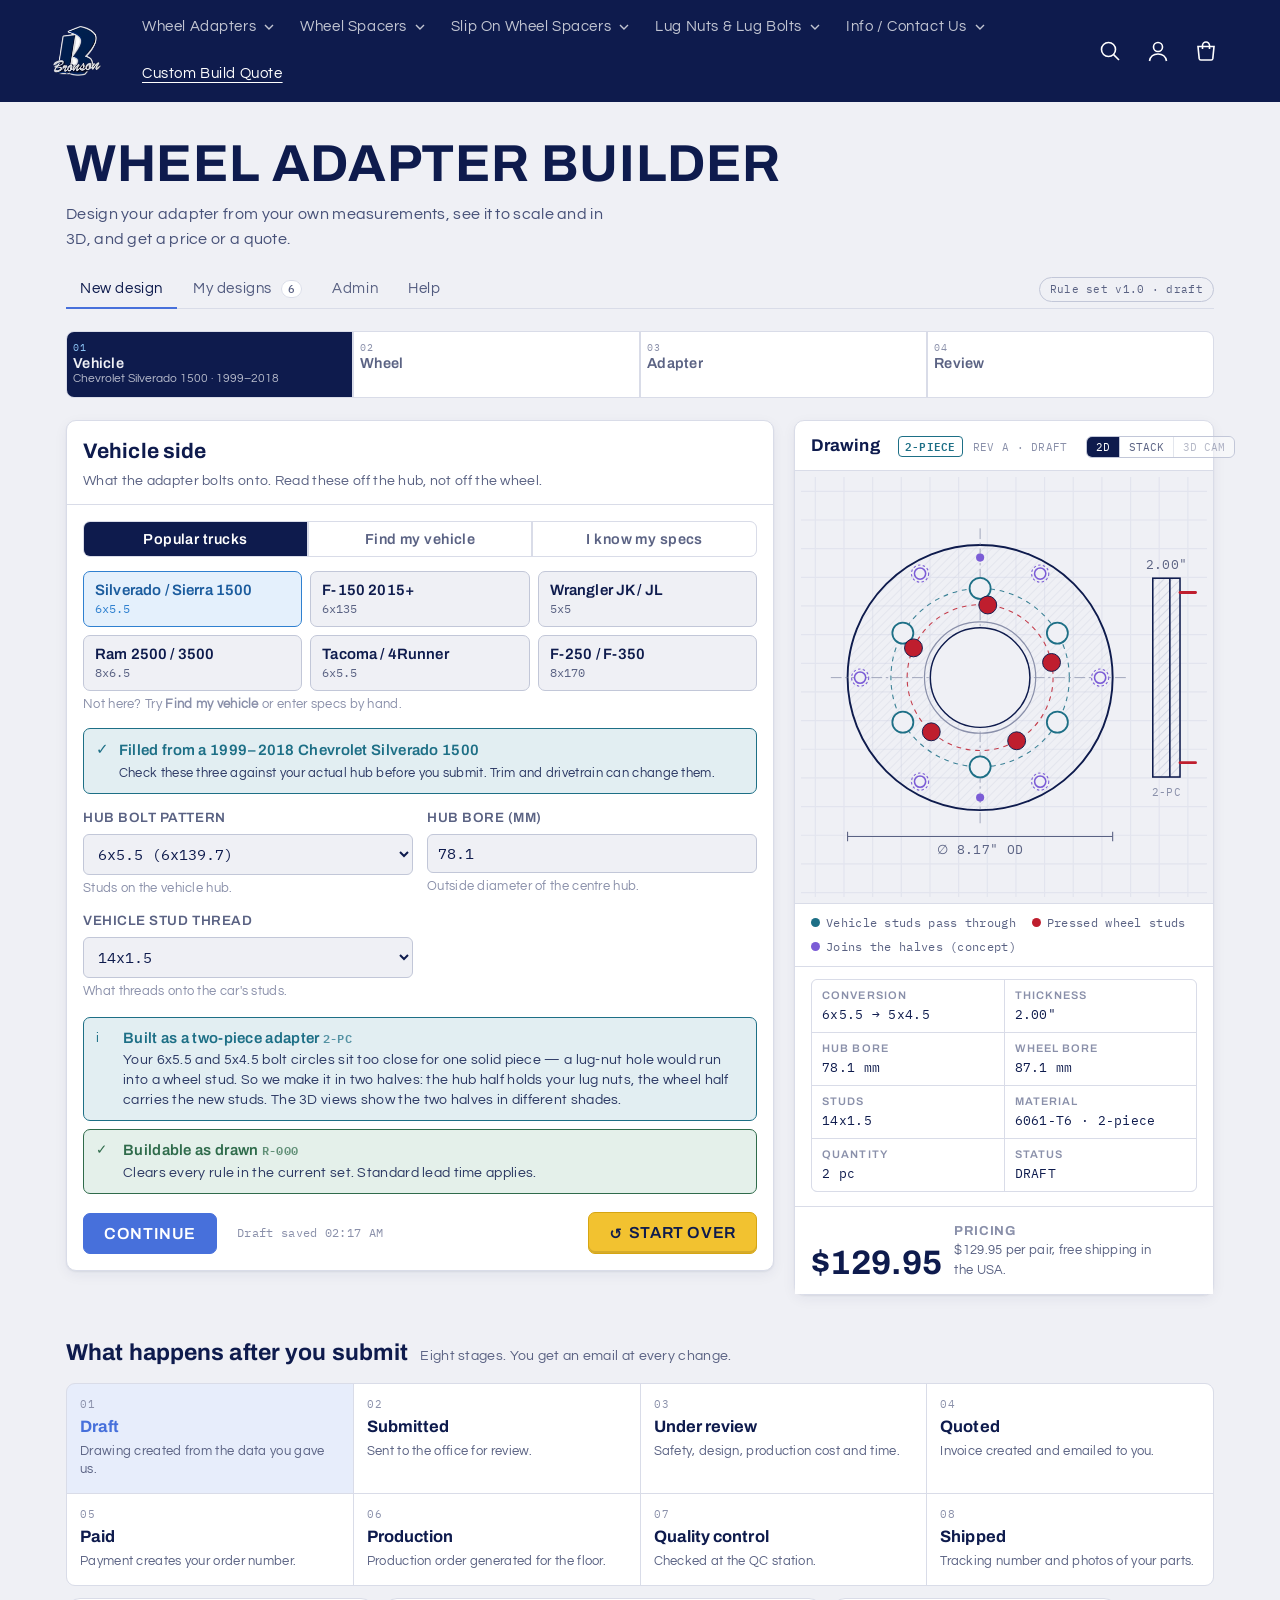
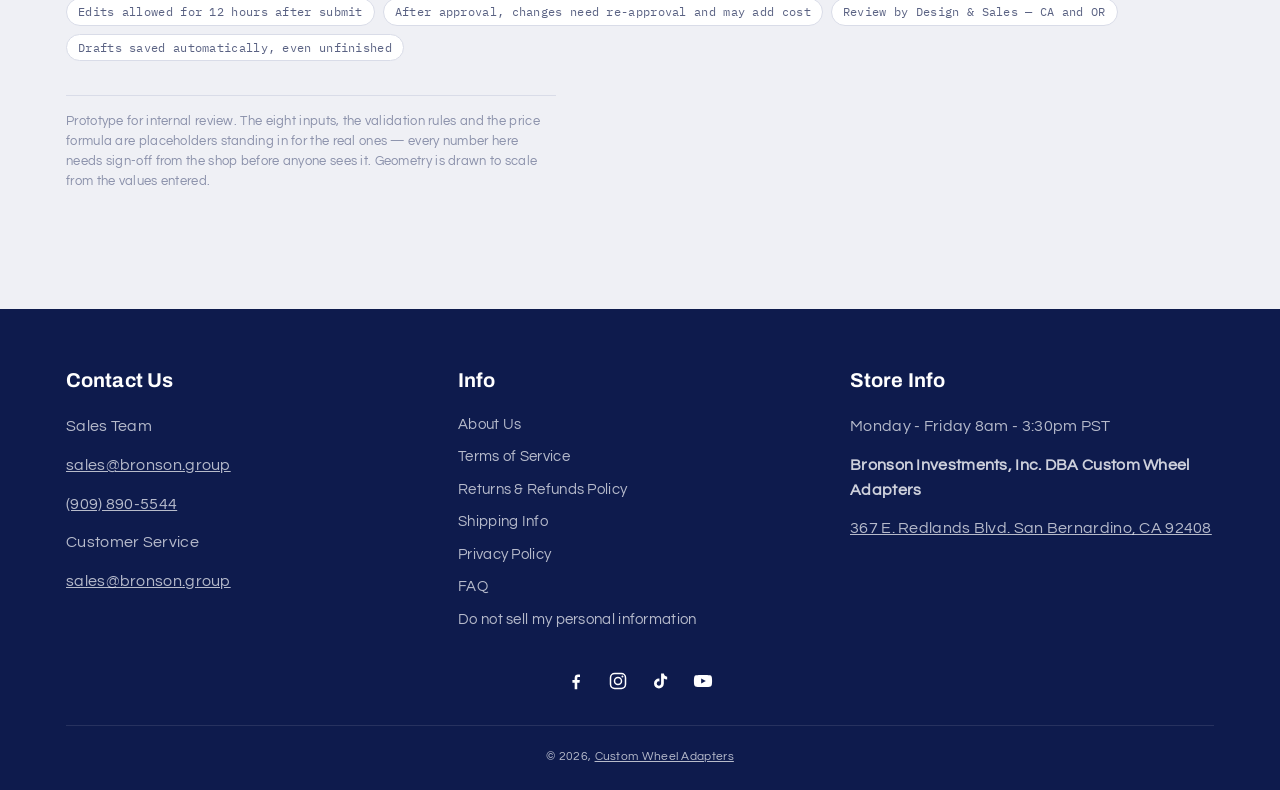
==== commit e1e35e81: "v2: match the customwheeladapters.com look - Store header: Bronson logo, the store's menu with dropd" ====
--- a/v2/index.html
+++ b/v2/index.html
@@ -3,13 +3,13 @@
 <head>
   <meta charset="utf-8">
   <meta name="viewport" content="width=device-width, initial-scale=1, viewport-fit=cover">
-  <title>Adapter Designer &mdash; Wheel Adapters USA</title>
+  <title>Wheel Adapter Builder &ndash; Custom Wheel Adapters</title>
   <meta name="description" content="Prototype wheel adapter configurator: live scale drawing, validation rules, pricing and order pipeline.">
   <meta name="robots" content="noindex">
-  <meta name="color-scheme" content="light dark">
+  <meta name="color-scheme" content="light">
   <link rel="preconnect" href="https://fonts.googleapis.com">
   <link rel="preconnect" href="https://fonts.gstatic.com" crossorigin>
-  <link rel="stylesheet" href="https://fonts.googleapis.com/css2?family=Barlow+Condensed:wght@500;600;700&family=Barlow:wght@400;500;600&family=IBM+Plex+Mono:wght@400;500;600&display=swap">
+  <link rel="stylesheet" href="https://fonts.googleapis.com/css2?family=Archivo:wght@400;600;700&family=Questrial&family=IBM+Plex+Mono:wght@400;500;600&display=swap">
   <style>
     /* Baseline the artifact platform normally supplies. Keep this block. */
     :root {
@@ -22,33 +22,46 @@
     img { max-width: 100%; }
     [hidden] { display: none !important; }
   </style>
-  <script>
-    /* Saved theme choice, applied before first paint. No choice = follow the system. */
-    try { var wt = localStorage.getItem("wa-theme");
-          if (wt === "light" || wt === "dark") document.documentElement.setAttribute("data-theme", wt); } catch (e) {}
-  </script>
   <link rel="stylesheet" href="css/site.css">
 </head>
 <body>
 <body>
 
-<div class="topbar">
-  <div class="topbar-in">
-    <div class="mark">
-      <img src="img/bronson-b.png" width="48" height="48" alt="Bronson">
-      <div>
-        <div class="wordmark">Wheel Adapters <em>USA</em></div>
-        <span>design.wheeladaptersusa.com</span>
-      </div>
-    </div>
-    <nav class="tabs" aria-label="Sections">
-      <button type="button" data-view="design" aria-pressed="true">New design</button>
-      <button type="button" data-view="list" aria-pressed="false">My designs <b>6</b></button>
-      <button type="button" data-view="admin" aria-pressed="false" class="admin-tab">Admin</button>
-      <button type="button" data-view="help" aria-pressed="false">Help</button>
-    </nav>
-    <div class="ruleset" id="rulestamp">Rule set v1.0 · draft</div>
-    <button type="button" class="themetog" id="themetog" aria-label="Switch theme"></button>
+<header class="sh">
+  <div class="sh-in">
+    <button type="button" class="sh-burger" id="shburger" aria-label="Menu" aria-expanded="false">
+      <svg width="22" height="16" viewBox="0 0 22 16" aria-hidden="true"><path d="M1 1h20M1 8h20M1 15h20" stroke="currentColor" stroke-width="1.6" fill="none"/></svg>
+    </button>
+    <a class="sh-logo" href="https://customwheeladapters.com/"><img src="img/bronson-b.png" width="50" height="50" alt="Custom Wheel Adapters"></a>
+    <nav class="sh-nav" id="shnav" aria-label="Store"></nav>
+    <div class="sh-icons">
+      <a href="https://customwheeladapters.com/search" aria-label="Search">
+        <svg width="22" height="22" viewBox="0 0 22 22" aria-hidden="true"><circle cx="9.5" cy="9.5" r="7" fill="none" stroke="currentColor" stroke-width="1.6"/><path d="M14.6 14.6l5.4 5.4" stroke="currentColor" stroke-width="1.6"/></svg>
+      </a>
+      <a class="sh-acct" href="https://customwheeladapters.com/account/login" aria-label="Log in">
+        <svg width="22" height="22" viewBox="0 0 22 22" aria-hidden="true"><circle cx="11" cy="7" r="4.5" fill="none" stroke="currentColor" stroke-width="1.6"/><path d="M2.5 21c.8-4.4 4.2-7 8.5-7s7.7 2.6 8.5 7" fill="none" stroke="currentColor" stroke-width="1.6"/></svg>
+      </a>
+      <a href="https://customwheeladapters.com/cart" aria-label="Cart">
+        <svg width="22" height="22" viewBox="0 0 22 22" aria-hidden="true"><path d="M3 6.5h16l-1.2 12.2a1.6 1.6 0 0 1-1.6 1.3H5.8a1.6 1.6 0 0 1-1.6-1.3z" fill="none" stroke="currentColor" stroke-width="1.6"/><path d="M7.5 9V5.5a3.5 3.5 0 0 1 7 0V9" fill="none" stroke="currentColor" stroke-width="1.6"/></svg>
+      </a>
+    </div>
+  </div>
+  <div class="sh-drawer" id="shdrawer" hidden></div>
+</header>
+
+<div class="pagehead">
+  <div class="pagehead-in">
+    <h1>Wheel Adapter Builder</h1>
+    <p class="lede">Design your adapter from your own measurements, see it to scale and in 3D, and get a price or a quote.</p>
+    <div class="subnav">
+      <nav class="tabs" aria-label="Builder sections">
+        <button type="button" data-view="design" aria-pressed="true">New design</button>
+        <button type="button" data-view="list" aria-pressed="false">My designs <b>6</b></button>
+        <button type="button" data-view="admin" aria-pressed="false" class="admin-tab">Admin</button>
+        <button type="button" data-view="help" aria-pressed="false">Help</button>
+      </nav>
+      <div class="ruleset" id="rulestamp">Rule set v1.0 · draft</div>
+    </div>
   </div>
 </div>
 
@@ -384,7 +397,7 @@
       <div class="cam" id="cam" hidden></div>
       <div class="legend">
         <span><i style="background:var(--cyan)"></i>Vehicle studs pass through</span>
-        <span><i style="background:var(--accent)"></i>Pressed wheel studs</span>
+        <span><i style="background:var(--stud)"></i>Pressed wheel studs</span>
         <span id="lgjoin" hidden><i style="background:#7b5cd6"></i>Joins the halves (concept)</span>
       </div>
       <div class="tb">
@@ -422,6 +435,48 @@
 
 </div>
 
+
+<footer class="sf">
+  <div class="sf-in">
+    <div class="sf-cols">
+      <div>
+        <h2>Contact Us</h2>
+        <p>Sales Team</p>
+        <p><a href="mailto:sales@bronson.group">sales@bronson.group</a></p>
+        <p><a href="tel:9098905544">(909) 890-5544</a></p>
+        <p>Customer Service</p>
+        <p><a href="mailto:sales@bronson.group">sales@bronson.group</a></p>
+      </div>
+      <div>
+        <h2>Info</h2>
+        <ul>
+          <li><a href="https://customwheeladapters.com/pages/about-us">About Us</a></li>
+          <li><a href="https://customwheeladapters.com/policies/terms-of-service">Terms of Service</a></li>
+          <li><a href="https://customwheeladapters.com/policies/refund-policy">Returns &amp; Refunds Policy</a></li>
+          <li><a href="https://customwheeladapters.com/pages/shipping-info">Shipping Info</a></li>
+          <li><a href="https://customwheeladapters.com/policies/privacy-policy">Privacy Policy</a></li>
+          <li><a href="https://customwheeladapters.com/pages/faq">FAQ</a></li>
+          <li><a href="https://customwheeladapters.com/pages/ccpa-opt-out">Do not sell my personal information</a></li>
+        </ul>
+      </div>
+      <div>
+        <h2>Store Info</h2>
+        <p>Monday - Friday 8am - 3:30pm PST</p>
+        <p><b>Bronson Investments, Inc. DBA Custom Wheel Adapters</b></p>
+        <p><a href="https://goo.gl/maps/doaj7Wj7aerCM47Y7">367 E. Redlands Blvd. San Bernardino, CA 92408</a></p>
+      </div>
+    </div>
+    <div class="sf-social">
+      <a href="https://www.facebook.com/customwheeladapters" aria-label="Facebook"><svg width="20" height="20" viewBox="0 0 24 24" aria-hidden="true"><path fill="currentColor" d="M13.5 22v-8h2.7l.4-3.2h-3.1V8.8c0-.9.3-1.5 1.6-1.5h1.7V4.4c-.3 0-1.3-.1-2.4-.1-2.4 0-4 1.4-4 4.1v2.4H7.7V14h2.7v8z"/></svg></a>
+      <a href="https://www.instagram.com/customwheelspacersusa" aria-label="Instagram"><svg width="20" height="20" viewBox="0 0 24 24" aria-hidden="true"><rect x="3" y="3" width="18" height="18" rx="5" fill="none" stroke="currentColor" stroke-width="1.8"/><circle cx="12" cy="12" r="4.2" fill="none" stroke="currentColor" stroke-width="1.8"/><circle cx="17.3" cy="6.7" r="1.2" fill="currentColor"/></svg></a>
+      <a href="https://www.tiktok.com/@customspacersusa" aria-label="TikTok"><svg width="20" height="20" viewBox="0 0 24 24" aria-hidden="true"><path fill="currentColor" d="M16.6 3c.4 2.2 1.8 3.6 4 3.8v3.3c-1.5 0-2.8-.4-4-1.2v6.1a5.9 5.9 0 1 1-5.9-5.9h.6v3.4a2.6 2.6 0 1 0 2 2.5V3z"/></svg></a>
+      <a href="https://www.youtube.com/channel/UC8FpU3VObyVtCtGmQ1mce7A" aria-label="YouTube"><svg width="22" height="20" viewBox="0 0 24 24" aria-hidden="true"><path fill="currentColor" d="M22.5 7.2a2.8 2.8 0 0 0-2-2C18.8 4.8 12 4.8 12 4.8s-6.8 0-8.5.4a2.8 2.8 0 0 0-2 2C1.1 8.9 1.1 12 1.1 12s0 3.1.4 4.8a2.8 2.8 0 0 0 2 2c1.7.4 8.5.4 8.5.4s6.8 0 8.5-.4a2.8 2.8 0 0 0 2-2c.4-1.7.4-4.8.4-4.8s0-3.1-.4-4.8zM9.8 15.1V8.9l5.6 3.1z"/></svg></a>
+    </div>
+    <div class="sf-base">&copy; 2026, <a href="https://customwheeladapters.com/">Custom Wheel Adapters</a></div>
+  </div>
+</footer>
+
+<script src="js/store.js"></script>
 <script src="js/data.js"></script>
 <script src="js/rules.js"></script>
 <script src="js/pricing.js"></script>
--- a/v2/css/site.css
+++ b/v2/css/site.css
@@ -1,141 +1,143 @@
 /* ==========================================================
-   BRAND TOKENS — swap these four to match the real logo.
-   --accent   primary action + wheel-side studs   (flag red)
-   --navy     headers, active states              (deep steel navy)
-   --cyan     vehicle-side drawing lines          (must stay distinct from accent)
-   --paper    page ground
+   BRAND TOKENS — matched to customwheeladapters.com (same business) so the
+   builder reads as one more page of the store. Light only: no theme switch.
+   --navy     store header / footer / headings     #0e1b4d
+   --accent   store buttons and links              #4770db
+   --stud     pressed wheel studs in the drawings  (red: it is a part colour)
+   --cyan     vehicle-side drawing lines
+   --paper    store page ground                    #eff0f5
    ========================================================== */
 :root{
   color-scheme: light;
-  --accent:#bf1e2e;
-  --accent-ink:#8d1421;
-  --accent-soft:#fae9ea;
-  --navy:#132435;
-  --ink:#132435;
-  --paper:#eef1f4;
+  --accent:#4770db;
+  --accent-ink:#2f55b8;
+  --accent-soft:#e7edfb;
+  --stud:#bf1e2e;
+  --navy:#0e1b4d;
+  --ink:#0e1b4d;
+  --paper:#eff0f5;
   --card:#ffffff;
-  --line:#d3dae1;
-  --line-2:#bcc6cf;
-  --steel:#5a6a78;
-  --steel-2:#8895a2;
+  --line:#d9dce8;
+  --line-2:#c2c7d8;
+  --steel:#5a6283;
+  --steel-2:#8a90aa;
   --cyan:#1d6f86;
   --cyan-soft:#e2eef2;
-  --sel:#2f80d0;              /* selected / pressed / current: light blue, not red */
+  --sel:#2f80d0;              /* selected / pressed / current: light blue */
   --sel-soft:#e4f0fc;
   --sel-ink:#1b5c9e;
   --sel-on-ink:#8cc4f5;       /* on the dark ink background of the current step */
-  --warn:#f2c230;             /* start over: yellow to stand out, navy text to stay readable */
+  --warn:#f2c230;             /* start over / play / join: yellow, navy text */
   --warn-edge:#d6a512;
-  --warn-ink:#132435;
+  --warn-ink:#0e1b4d;
   --warn-glow:rgba(242,194,48,.55);
   --neon:#12c444;             /* "which part is this measurement?" highlight */
   --flag:#bf1e2e;
   --flag-soft:#fae9ea;
   --go:#2f6b4b;
   --go-soft:#e4f0ea;
-  --grid:#e1e6eb;
-  --cam-top:#e8edf2;
-  --cam-bot:#c3ced9;
-  --cam-ink:#132435;
-  --cam-panel:rgba(255,255,255,.8);
-  --shadow:0 1px 2px rgba(19,36,53,.07),0 4px 14px rgba(19,36,53,.06);
-  --f-disp:"Barlow Condensed","Arial Narrow",system-ui,sans-serif;
-  --f-body:"Barlow",system-ui,-apple-system,sans-serif;
+  --grid:#e2e4ee;
+  --cam-top:#e9ebf3;
+  --cam-bot:#c6cbdc;
+  --cam-ink:#0e1b4d;
+  --cam-panel:rgba(255,255,255,.82);
+  --shadow:0 1px 2px rgba(14,27,77,.07),0 4px 14px rgba(14,27,77,.06);
+  --f-disp:"Archivo",system-ui,sans-serif;
+  --f-body:"Questrial",system-ui,-apple-system,sans-serif;
   --f-mono:"IBM Plex Mono",ui-monospace,SFMono-Regular,Menlo,monospace;
-}
-@media (prefers-color-scheme: dark){
-  :root:not([data-theme="light"]){
-    color-scheme: dark;
-    --accent:#e8505f;
-    --accent-ink:#f28791;
-    --accent-soft:#3a1519;
-    --navy:#0d1926;
-    --ink:#e6ecf2;
-    --paper:#0d1926;
-    --card:#152435;
-    --line:#26384c;
-    --line-2:#354a61;
-    --steel:#93a3b3;
-    --steel-2:#6a7d90;
-    --cyan:#4fa8c4;
-    --cyan-soft:#102934;
-    --sel:#5aaaf0;
-    --sel-soft:#132c45;
-    --sel-ink:#9ccdf7;
-    --sel-on-ink:#1b5c9e;
-    --warn:#e8bd3a;
-    --warn-edge:#f5d266;
-    --warn-ink:#0d1926;
-    --warn-glow:rgba(232,189,58,.5);
-    --neon:#39ff6e;
-    --flag:#e8505f;
-    --flag-soft:#3a1519;
-    --go:#6aab86;
-    --go-soft:#152a20;
-    --grid:#1b2b3c;
-    --cam-top:#1f3247;
-    --cam-bot:#09121b;
-    --cam-ink:#e6ecf2;
-    --cam-panel:rgba(9,18,27,.72);
-    --shadow:0 1px 2px rgba(0,0,0,.45),0 4px 14px rgba(0,0,0,.35);
-  }
-}
-:root[data-theme="dark"]{
-  color-scheme: dark;
-  --accent:#e8505f; --accent-ink:#f28791; --accent-soft:#3a1519;
-  --navy:#0d1926; --ink:#e6ecf2; --paper:#0d1926; --card:#152435;
-  --line:#26384c; --line-2:#354a61; --steel:#93a3b3; --steel-2:#6a7d90;
-  --cyan:#4fa8c4; --cyan-soft:#102934;
-  --sel:#5aaaf0; --sel-soft:#132c45; --sel-ink:#9ccdf7; --sel-on-ink:#1b5c9e;
-  --warn:#e8bd3a; --warn-edge:#f5d266; --warn-ink:#0d1926; --warn-glow:rgba(232,189,58,.5);
-  --neon:#39ff6e; --flag:#e8505f; --flag-soft:#3a1519;
-  --go:#6aab86; --go-soft:#152a20; --grid:#1b2b3c;
-  --cam-top:#1f3247; --cam-bot:#09121b; --cam-ink:#e6ecf2; --cam-panel:rgba(9,18,27,.72);
-  --shadow:0 1px 2px rgba(0,0,0,.45),0 4px 14px rgba(0,0,0,.35);
 }
 *{box-sizing:border-box}
 body{
   margin:0;background:var(--paper);color:var(--ink);
-  font-family:var(--f-body);font-size:15px;line-height:1.55;
+  font-family:var(--f-body);font-size:15px;line-height:1.55;letter-spacing:.02em;
   -webkit-font-smoothing:antialiased;
 }
-h1,h2,h3{font-family:var(--f-disp);font-weight:600;text-wrap:balance;margin:0;letter-spacing:.005em}
+h1,h2,h3{font-family:var(--f-disp);font-weight:700;text-wrap:balance;margin:0;letter-spacing:.005em}
 .mono{font-family:var(--f-mono);font-variant-numeric:tabular-nums}
 .eyebrow{
   font-family:var(--f-disp);font-size:12px;font-weight:600;letter-spacing:.14em;
   text-transform:uppercase;color:var(--steel);
 }
 
-/* ---------- shell ---------- */
-.topbar{
-  position:sticky;top:env(safe-area-inset-top,0px);z-index:40;
-  background:var(--navy);border-bottom:3px solid var(--accent);
-}
-.topbar-in{
-  max-width:1180px;margin:0 auto;padding:11px 16px;
-  display:flex;align-items:center;gap:14px;flex-wrap:wrap;
-}
-/* ---- LOGO SLOT: drop the real mark in here as an <img> data URI ---- */
-.mark{display:flex;align-items:center;gap:10px;min-width:0;color:#fff}
-.mark svg,.mark img{flex:none;display:block}
-.mark img{height:48px;width:auto;max-width:190px}   /* Bronson B: big enough to read the script */
-.wordmark{font-family:var(--f-disp);font-size:20px;font-weight:700;line-height:1;
-  letter-spacing:.015em;text-transform:uppercase;color:#fff;white-space:nowrap}
-.wordmark em{font-style:normal;color:var(--accent-ink)}
-:root:not([data-theme="light"]) .wordmark em{color:#ff8a93}
-@media (prefers-color-scheme: light){:root:not([data-theme="dark"]) .wordmark em{color:#ff5c69}}
-.mark span{display:block;font-family:var(--f-mono);font-size:10.5px;
-  color:rgba(255,255,255,.62);letter-spacing:.02em;margin-top:2px}
-.ruleset{
-  margin-left:auto;font-family:var(--f-mono);font-size:11px;color:rgba(255,255,255,.72);
-  border:1px solid rgba(255,255,255,.26);border-radius:999px;padding:3px 10px;white-space:nowrap;
-}
-.themetog{display:inline-flex;align-items:center;gap:6px;flex:none;margin-left:8px;cursor:pointer;
-  font-family:var(--f-mono);font-size:11px;color:rgba(255,255,255,.85);background:transparent;
-  border:1px solid rgba(255,255,255,.26);border-radius:999px;padding:3px 10px 3px 8px;white-space:nowrap}
-.themetog:hover{background:rgba(255,255,255,.1)}
-.themetog:focus-visible{outline:2px solid var(--accent);outline-offset:2px}
-.themetog svg{display:block}
+/* ---------- store header (as customwheeladapters.com) ---------- */
+.sh{position:relative;z-index:40;background:var(--navy);color:rgba(255,255,255,.75)}
+.sh-in{max-width:1400px;margin:0 auto;min-height:96px;padding:4px 52px;display:flex;align-items:center;gap:28px}
+.sh-logo{flex:none;display:block}
+.sh-logo img{display:block;width:50px;height:50px}
+.sh-nav{flex:1;min-width:0}
+.sh-list{list-style:none;margin:0;padding:0;display:flex;flex-wrap:wrap;align-items:center}
+.sh-list>li{position:relative}
+.sh-top{display:flex;align-items:center;gap:8px;padding:12px 14px 12px 12px;cursor:pointer;list-style:none;
+  font-size:14.7px;letter-spacing:.04em;color:rgba(255,255,255,.75);text-decoration:none;white-space:nowrap}
+.sh-top::-webkit-details-marker{display:none}
+.sh-top:hover{color:#fff;text-decoration:underline;text-underline-offset:4px}
+.sh-here{color:#fff;text-decoration:underline;text-underline-offset:4px}
+.sh-chev{flex:none;transition:transform .15s}
+details[open]>summary .sh-chev{transform:rotate(180deg)}
+.sh-dd[open]>.sh-top{color:#fff}
+.sh-panel{position:absolute;left:0;top:100%;z-index:50;min-width:240px;max-height:70vh;overflow:auto;
+  display:flex;gap:28px;padding:18px 22px;background:var(--navy);border:1px solid rgba(255,255,255,.12);
+  border-radius:0 0 6px 6px;box-shadow:0 10px 30px rgba(0,0,0,.25)}
+/* the big menus flow as newspaper columns, so a long list never leaves a hole */
+.sh-panel.wide{display:block;width:min(1020px,calc(100vw - 80px));column-width:210px;column-gap:28px}
+.sh-col{min-width:170px}
+.sh-panel.wide .sh-col{break-inside:avoid;display:inline-block;width:100%;margin-bottom:16px}
+.sh-col ul{list-style:none;margin:0;padding:0}
+.sh-colh{margin:0 0 6px;color:#fff;font-size:14px;letter-spacing:.04em}
+.sh-col a{display:block;padding:4px 0;font-size:13.6px;color:rgba(255,255,255,.75);text-decoration:none}
+.sh-col a:hover{color:#fff;text-decoration:underline}
+.sh-col a.sh-strong{color:#fff}
+.sh-icons{display:flex;align-items:center;gap:4px;margin-left:auto}
+.sh-icons a,.sh-burger{display:grid;place-items:center;width:44px;height:44px;color:#fff;background:none;border:0;
+  border-radius:50%;cursor:pointer}
+.sh-icons a:hover,.sh-burger:hover{transform:scale(1.07)}
+.sh-icons svg,.sh-burger svg{display:block}
+.sh-burger{display:none}
+.sh a:focus-visible,.sh summary:focus-visible,.sh button:focus-visible{outline:2px solid #fff;outline-offset:2px}
+.sh-drawer{background:var(--navy);border-top:1px solid rgba(255,255,255,.12);padding:8px 16px 18px}
+.sh-dr-top,.sh-dr-sub,.sh-dr-link{display:flex;align-items:center;justify-content:space-between;cursor:pointer;
+  list-style:none;color:#fff;text-decoration:none;padding:12px 4px;font-size:16px;letter-spacing:.04em}
+.sh-dr-top::-webkit-details-marker,.sh-dr-sub::-webkit-details-marker{display:none}
+.sh-dr-sub{font-size:15px;padding-left:14px;color:rgba(255,255,255,.85)}
+.sh-dr-link{font-size:14.5px;padding:8px 4px 8px 14px;color:rgba(255,255,255,.75)}
+.sh-dr.sh-sub .sh-dr-link{padding-left:30px}
+.sh-dr>summary~*{animation:none}
+@media (max-width:989px){
+  .sh-in{min-height:70px;padding:2px 16px;gap:8px;justify-content:space-between}
+  .sh-nav{display:none}
+  .sh-burger{display:grid}
+  .sh-logo{position:absolute;left:50%;transform:translateX(-50%)}
+  .sh-icons{margin-left:0}
+  .sh-icons .sh-acct{display:none}
+}
+
+/* ---------- page head: title + the builder's own sections ---------- */
+.pagehead-in{max-width:1180px;margin:0 auto;padding:34px 16px 0}
+.pagehead h1{font-family:var(--f-disp);font-weight:700;font-size:clamp(30px,5vw,52px);line-height:1.08;
+  letter-spacing:.012em;text-transform:uppercase;color:var(--navy)}
+.pagehead .lede{margin:10px 0 0;max-width:62ch;font-size:16px;color:rgba(14,27,77,.75)}
+.subnav{display:flex;align-items:center;gap:10px;flex-wrap:wrap;margin-top:20px;
+  border-bottom:1px solid var(--line)}
+.ruleset{margin-left:auto;font-family:var(--f-mono);font-size:11px;color:var(--steel);
+  border:1px solid var(--line-2);border-radius:999px;padding:3px 10px;white-space:nowrap}
+
+/* ---------- store footer ---------- */
+.sf{background:var(--navy);color:rgba(239,240,245,.75);margin-top:40px}
+.sf-in{max-width:1180px;margin:0 auto;padding:56px 16px 24px}
+.sf-cols{display:grid;grid-template-columns:repeat(3,minmax(0,1fr));gap:28px}
+@media (max-width:760px){.sf-cols{grid-template-columns:1fr}}
+.sf h2{font-family:var(--f-disp);font-size:20px;font-weight:700;color:#fff;margin:0 0 18px}
+.sf p{margin:0 0 14px;font-size:16px}
+.sf a{color:rgba(239,240,245,.75)}
+.sf a:hover{color:#fff}
+.sf ul{list-style:none;margin:0;padding:0}
+.sf li{margin:0 0 10px;font-size:14.5px}
+.sf li a{text-decoration:none}
+.sf li a:hover{text-decoration:underline}
+.sf b{color:rgba(239,240,245,.85)}
+.sf-social{display:flex;justify-content:center;gap:22px;margin:30px 0 10px}
+.sf-social a{display:block;color:#fff}
+.sf-base{border-top:1px solid rgba(255,255,255,.1);margin-top:26px;padding-top:22px;text-align:center;font-size:12px}
 .wrap{max-width:1180px;margin:0 auto;padding:0 16px;padding-block:22px 64px}
 
 /* ---------- step rail ---------- */
@@ -309,28 +311,23 @@
 .aud-when{font-size:11.5px;color:var(--steel-2);min-width:88px}
 .aud-who{font-family:var(--f-disp);font-size:14px;font-weight:600;min-width:80px}
 .aud-what{flex:1;min-width:200px;font-size:13px;color:var(--steel)}
-.admin-tab{border-color:rgba(255,255,255,.22)!important}
-
-/* ---------- tabs ---------- */
-.tabs{display:flex;gap:2px;margin-left:8px}
+.admin-tab{color:var(--steel)!important}
+
+/* ---------- builder sections (under the page title) ---------- */
+.tabs{display:flex;gap:2px;flex-wrap:wrap}
 .tabs button{
-  font-family:var(--f-disp);font-size:14.5px;font-weight:600;letter-spacing:.03em;
-  padding:7px 13px;border-radius:6px;cursor:pointer;border:1px solid transparent;
-  background:transparent;color:rgba(255,255,255,.66);white-space:nowrap;
-}
-.tabs button b{font-family:var(--f-mono);font-size:11px;font-weight:500;
-  background:rgba(255,255,255,.16);border-radius:999px;padding:1px 6px;margin-left:5px}
-.tabs button[aria-pressed="true"]{background:rgba(255,255,255,.12);color:#fff}
+  font-family:var(--f-body);font-size:15px;letter-spacing:.04em;
+  padding:10px 14px 11px;cursor:pointer;border:0;border-bottom:2px solid transparent;margin-bottom:-1px;
+  background:transparent;color:rgba(14,27,77,.7);white-space:nowrap;
+}
+.tabs button:hover{color:var(--navy)}
+.tabs button b{font-family:var(--f-mono);font-size:11px;font-weight:500;color:var(--steel);
+  background:var(--card);border:1px solid var(--line);border-radius:999px;padding:1px 6px;margin-left:5px}
+.tabs button[aria-pressed="true"]{color:var(--navy);border-bottom-color:var(--accent)}
 .tabs button:focus-visible{outline:2px solid var(--accent);outline-offset:1px}
-/* Four tabs do not fit a phone in one row — give them their own line and tighten up. */
 @media (max-width:620px){
-  .tabs{width:100%;margin:2px 0 0;flex-wrap:wrap}
-  .tabs button{padding:6px 9px;font-size:13.5px}
-  .tabs button b{margin-left:4px;padding:1px 5px}
-  .ruleset{margin-left:0;order:3}
-  /* keep the theme switch top right, on the logo's row */
-  .themetog{order:1;margin-left:auto}
-  .tabs{order:2}
+  .tabs button{padding:9px 10px 10px;font-size:14px}
+  .ruleset{display:none}
 }
 
 /* ---------- submissions ---------- */
@@ -437,13 +434,13 @@
 .chk b{font-family:var(--f-disp);font-size:15px;font-weight:600;letter-spacing:.02em;display:block}
 .chk code{font-family:var(--f-mono);font-size:12px;color:inherit;opacity:.72}
 .chk.block{background:var(--flag-soft);border-color:var(--flag);color:var(--flag)}
-.chk.flag{background:var(--accent-soft);border-color:var(--accent);color:var(--accent)}
+.chk.flag{background:#fdf6e1;border-color:#d6a512;color:#8a6400}
 .chk.ok{background:var(--go-soft);border-color:var(--go);color:var(--go)}
 .chk .body{min-width:0}
 .chk .body p{margin:2px 0 0;color:var(--ink);opacity:.86}
 
 /* ---------- drawing ---------- */
-.draw{position:sticky;top:calc(env(safe-area-inset-top,0px) + 68px)}
+.draw{position:sticky;top:calc(env(safe-area-inset-top,0px) + 16px)}
 @media (max-width:900px){.draw{position:relative;top:auto;order:-1}}
 .draw.is3d{position:relative;top:auto}
 /* "which part is this measurement?" — neon green on the drawing, any view */
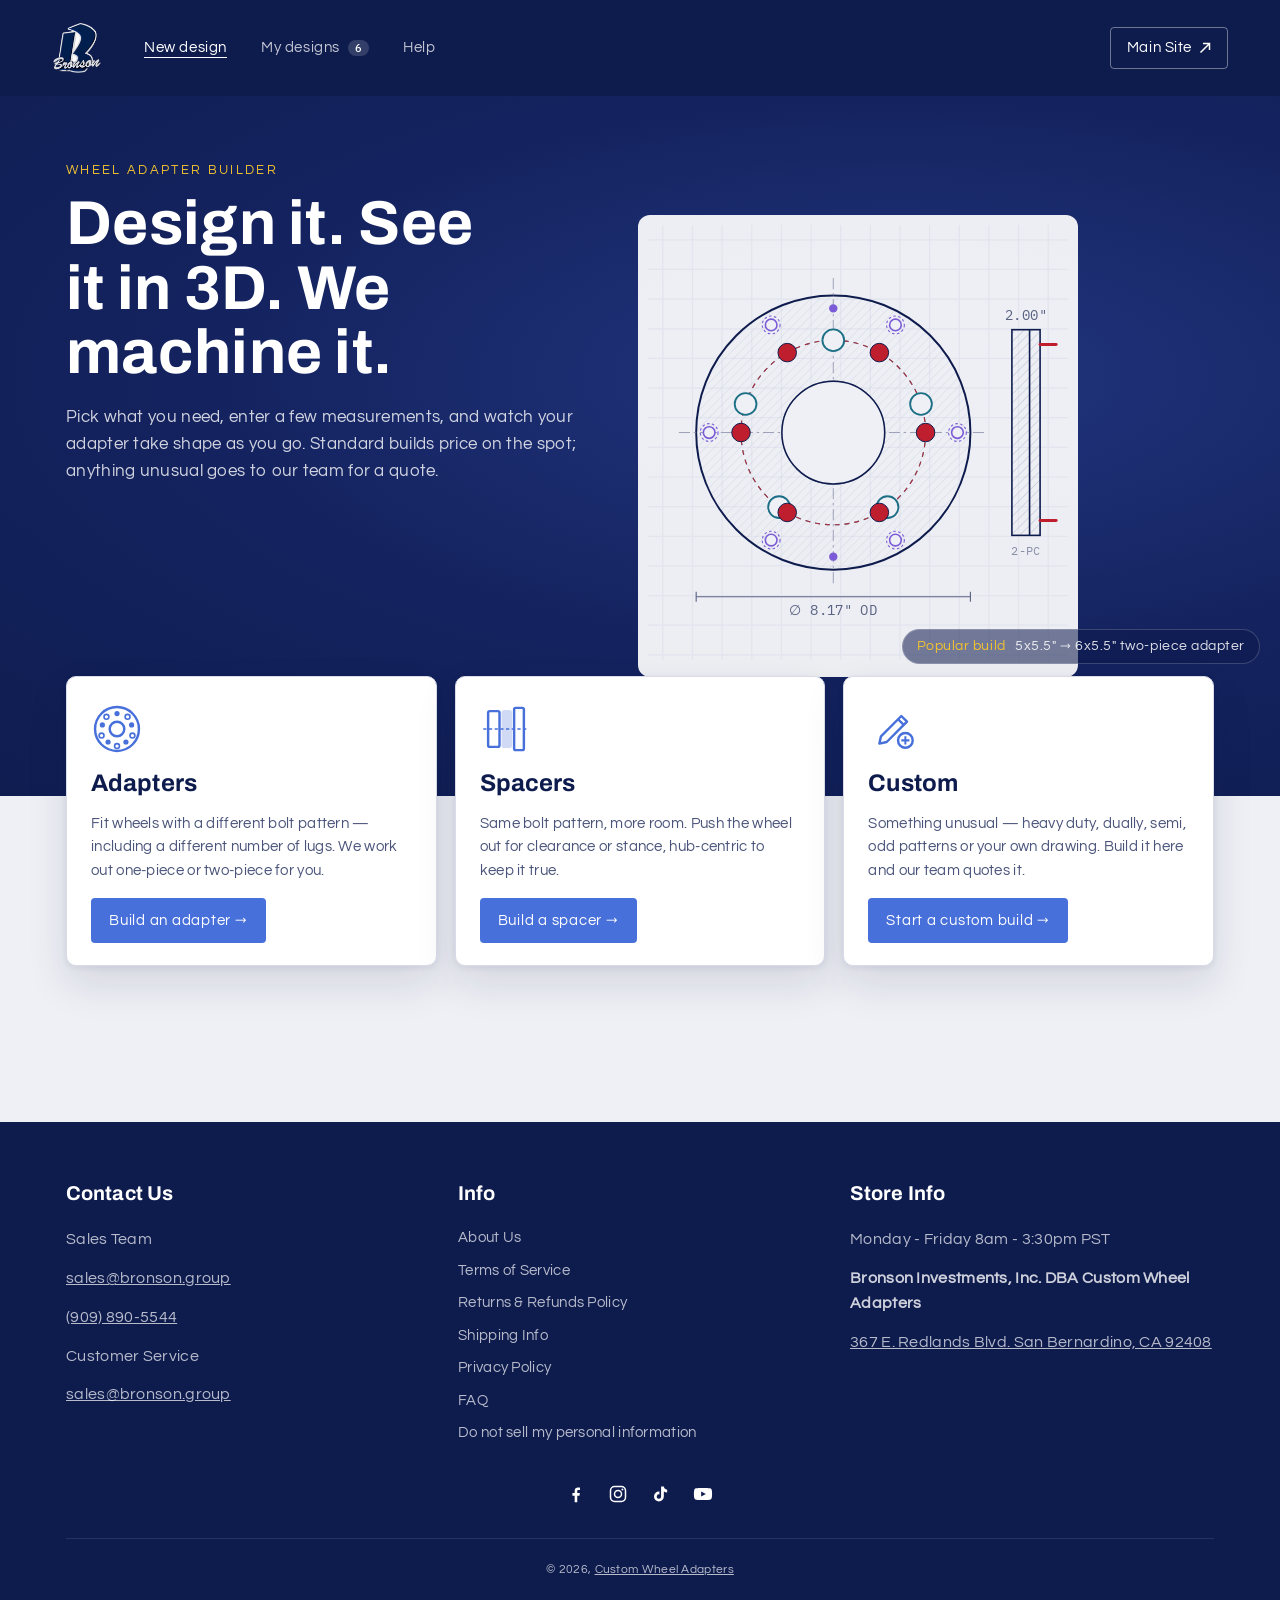
==== commit 8c48ece3: "v2: redesigned UI — showcase landing, three categories, wizard over the 3D model - Header: New desig" ====
--- a/v2/index.html
+++ b/v2/index.html
@@ -23,8 +23,8 @@
     [hidden] { display: none !important; }
   </style>
   <link rel="stylesheet" href="css/site.css">
+  <link rel="stylesheet" href="css/shell.css">
 </head>
-<body>
 <body>
 
 <header class="sh">
@@ -32,41 +32,156 @@
     <button type="button" class="sh-burger" id="shburger" aria-label="Menu" aria-expanded="false">
       <svg width="22" height="16" viewBox="0 0 22 16" aria-hidden="true"><path d="M1 1h20M1 8h20M1 15h20" stroke="currentColor" stroke-width="1.6" fill="none"/></svg>
     </button>
-    <a class="sh-logo" href="https://customwheeladapters.com/"><img src="img/bronson-b.png" width="50" height="50" alt="Custom Wheel Adapters"></a>
-    <nav class="sh-nav" id="shnav" aria-label="Store"></nav>
-    <div class="sh-icons">
-      <a href="https://customwheeladapters.com/search" aria-label="Search">
-        <svg width="22" height="22" viewBox="0 0 22 22" aria-hidden="true"><circle cx="9.5" cy="9.5" r="7" fill="none" stroke="currentColor" stroke-width="1.6"/><path d="M14.6 14.6l5.4 5.4" stroke="currentColor" stroke-width="1.6"/></svg>
-      </a>
-      <a class="sh-acct" href="https://customwheeladapters.com/account/login" aria-label="Log in">
-        <svg width="22" height="22" viewBox="0 0 22 22" aria-hidden="true"><circle cx="11" cy="7" r="4.5" fill="none" stroke="currentColor" stroke-width="1.6"/><path d="M2.5 21c.8-4.4 4.2-7 8.5-7s7.7 2.6 8.5 7" fill="none" stroke="currentColor" stroke-width="1.6"/></svg>
-      </a>
-      <a href="https://customwheeladapters.com/cart" aria-label="Cart">
-        <svg width="22" height="22" viewBox="0 0 22 22" aria-hidden="true"><path d="M3 6.5h16l-1.2 12.2a1.6 1.6 0 0 1-1.6 1.3H5.8a1.6 1.6 0 0 1-1.6-1.3z" fill="none" stroke="currentColor" stroke-width="1.6"/><path d="M7.5 9V5.5a3.5 3.5 0 0 1 7 0V9" fill="none" stroke="currentColor" stroke-width="1.6"/></svg>
-      </a>
-    </div>
-  </div>
-  <div class="sh-drawer" id="shdrawer" hidden></div>
+    <a class="sh-logo" href="https://customwheeladapters.com/" title="Custom Wheel Adapters — main site"><img src="img/bronson-b.png" width="50" height="50" alt="Custom Wheel Adapters"></a>
+    <nav class="sh-nav bnav" aria-label="Builder">
+      <a href="#/" data-nav="home">New design</a>
+      <a href="#/designs" data-nav="list">My designs <b class="cnt">6</b></a>
+      <a href="#/help" data-nav="help">Help</a>
+    </nav>
+    <a class="sh-main" href="https://customwheeladapters.com/">Main Site
+      <svg width="12" height="12" viewBox="0 0 12 12" aria-hidden="true"><path d="M4 1.5h6.5V8M10.3 1.7L1.5 10.5" fill="none" stroke="currentColor" stroke-width="1.5"/></svg></a>
+  </div>
+  <nav class="sh-drawer" id="shdrawer" aria-label="Builder" hidden>
+    <a href="#/" data-nav="home">New design</a>
+    <a href="#/designs" data-nav="list">My designs</a>
+    <a href="#/help" data-nav="help">Help</a>
+    <a href="https://customwheeladapters.com/">Main Site &#8599;</a>
+  </nav>
 </header>
 
-<div class="pagehead">
-  <div class="pagehead-in">
-    <h1>Wheel Adapter Builder</h1>
-    <p class="lede">Design your adapter from your own measurements, see it to scale and in 3D, and get a price or a quote.</p>
-    <div class="subnav">
-      <nav class="tabs" aria-label="Builder sections">
-        <button type="button" data-view="design" aria-pressed="true">New design</button>
-        <button type="button" data-view="list" aria-pressed="false">My designs <b>6</b></button>
-        <button type="button" data-view="admin" aria-pressed="false" class="admin-tab">Admin</button>
-        <button type="button" data-view="help" aria-pressed="false">Help</button>
-      </nav>
-      <div class="ruleset" id="rulestamp">Rule set v1.0 · draft</div>
-    </div>
-  </div>
-</div>
+<main>
+
+<!-- ============ NEW DESIGN: showcase + categories ============ -->
+<section id="view-home" class="home" hidden>
+  <div class="hero">
+    <div class="hero-stage" id="homestage">
+      <p class="hero-tag"><b>Popular build</b> 5x5.5&Prime; &rarr; 6x5.5&Prime; two-piece adapter</p>
+    </div>
+    <div class="hero-copy">
+      <p class="kicker">Wheel Adapter Builder</p>
+      <h1>Design it. See it in 3D. We machine it.</h1>
+      <p class="lede">Pick what you need, enter a few measurements, and watch your adapter take shape as you go.
+        Standard builds price on the spot; anything unusual goes to our team for a quote.</p>
+      <p class="resume" id="resume" hidden></p>
+    </div>
+  </div>
+
+  <div class="cats" role="list">
+    <a class="cat" role="listitem" href="#/build/adapter" data-cat="adapter">
+      <svg class="cat-ic" viewBox="0 0 64 64" aria-hidden="true"><circle cx="32" cy="32" r="27" fill="none" stroke="currentColor" stroke-width="3"/><circle cx="32" cy="32" r="9" fill="none" stroke="currentColor" stroke-width="3"/><g fill="currentColor"><circle cx="32" cy="13" r="3.2"/><circle cx="50" cy="27" r="3.2"/><circle cx="43" cy="48" r="3.2"/><circle cx="21" cy="48" r="3.2"/><circle cx="14" cy="27" r="3.2"/></g><g fill="none" stroke="currentColor" stroke-width="2"><circle cx="45" cy="17" r="3"/><circle cx="51" cy="40" r="3"/><circle cx="32" cy="53" r="3"/><circle cx="13" cy="40" r="3"/><circle cx="19" cy="17" r="3"/></g></svg>
+      <h2>Adapters</h2>
+      <p>Fit wheels with a different bolt pattern &mdash; including a different number of lugs. We work out one-piece or two-piece for you.</p>
+      <span class="cat-go">Build an adapter &rarr;</span>
+    </a>
+    <a class="cat" role="listitem" href="#/build/spacer" data-cat="spacer">
+      <svg class="cat-ic" viewBox="0 0 64 64" aria-hidden="true"><rect x="10" y="10" width="14" height="44" rx="2" fill="none" stroke="currentColor" stroke-width="3"/><rect x="28" y="10" width="10" height="44" rx="2" fill="currentColor" opacity=".25" stroke="currentColor" stroke-width="3"/><rect x="42" y="6" width="12" height="52" rx="2" fill="none" stroke="currentColor" stroke-width="3"/><path d="M4 32h56" stroke="currentColor" stroke-width="2" stroke-dasharray="4 3"/></svg>
+      <h2>Spacers</h2>
+      <p>Same bolt pattern, more room. Push the wheel out for clearance or stance, hub-centric to keep it true.</p>
+      <span class="cat-go">Build a spacer &rarr;</span>
+    </a>
+    <a class="cat" role="listitem" href="#/build/custom" data-cat="custom">
+      <svg class="cat-ic" viewBox="0 0 64 64" aria-hidden="true"><path d="M14 50l9-2 25-25-7-7-25 25z" fill="none" stroke="currentColor" stroke-width="3" stroke-linejoin="round"/><path d="M37 20l7 7" stroke="currentColor" stroke-width="3"/><circle cx="46" cy="46" r="9" fill="none" stroke="currentColor" stroke-width="3"/><path d="M46 41v10M41 46h10" stroke="currentColor" stroke-width="2.5"/></svg>
+      <h2>Custom</h2>
+      <p>Something unusual &mdash; heavy duty, dually, semi, odd patterns or your own drawing. Build it here and our team quotes it.</p>
+      <span class="cat-go">Start a custom build &rarr;</span>
+    </a>
+  </div>
+</section>
+
+<!-- ============ BUILDER: 3D stage + wizard ============ -->
+<section id="view-design" class="builder" hidden>
+  <div class="bstage draw" aria-label="Your adapter">
+    <div class="bstage-bar">
+      <span class="catchip" id="catchip">Adapter</span>
+      <span class="pc2" id="pc2" hidden>2-PIECE</span>
+      <span class="rev mono" id="rev">REV A &middot; DRAFT</span>
+      <div class="viewtog" role="group" aria-label="Drawing view">
+        <button type="button" id="v3d" aria-pressed="false">3D</button>
+        <button type="button" id="vstack" aria-pressed="false">On the truck</button>
+        <button type="button" id="v2d" aria-pressed="false">2D drawing</button>
+      </div>
+    </div>
+    <div class="hlcap" id="hlcap" aria-live="polite" hidden></div>
+    <div class="canvas" id="canvas2d"><div id="face"></div></div>
+    <div class="canvas" id="stack" hidden></div>
+    <div class="cam" id="cam" hidden></div>
+    <div class="legend">
+      <span><i style="background:var(--cyan)"></i>Vehicle studs pass through</span>
+      <span><i style="background:var(--stud)"></i>Pressed wheel studs</span>
+      <span id="lgjoin" hidden><i style="background:#7b5cd6"></i>Joins the halves (concept)</span>
+    </div>
+  </div>
+
+  <section class="wiz" id="wizard" aria-labelledby="steptitle">
+    <div class="wiz-top">
+      <nav class="rail" id="rail" aria-label="Design steps"></nav>
+      <button type="button" class="wiz-min" id="wizmin" title="Hide the steps and explore the model" aria-label="Explore model">
+        <svg width="14" height="14" viewBox="0 0 14 14" aria-hidden="true"><path d="M2 9l5-5 5 5" fill="none" stroke="currentColor" stroke-width="1.8" transform="rotate(180 7 7)"/></svg>
+        <span class="wm-t">Explore model</span></button>
+    </div>
+    <div id="editbar"></div>
+    <div class="wiz-hd">
+      <h2 id="steptitle">Vehicle side</h2>
+      <p id="stepblurb"></p>
+    </div>
+    <div class="wiz-bd">
+      <div id="alertzone" aria-live="assertive"></div>
+      <div class="fields" id="fields"></div>
+      <div id="reviewzone" hidden>
+          <div class="tb"><div class="tb-grid" id="titleblock"></div></div>
+          <div class="legalbox">
+            <p id="legaltext"></p>
+            <div class="legalnote">
+              <span>&#9888;</span>
+              <span>Draft language supplied by the shop. Attorney review required before this goes live.</span>
+            </div>
+          </div>
+          <label class="accept" for="accept">
+            <input type="checkbox" id="accept">
+            <span>I have verified these specifications against my vehicle and I accept the terms above.</span>
+          </label>
+          <div class="accept-row">
+            <label class="accept" for="reviewed3d">
+              <input type="checkbox" id="reviewed3d">
+              <span id="rev3dtxt">I have reviewed the 3D model of my adapter and it shows what I want built.</span>
+            </label>
+            <!-- outside the label, so opening the model never ticks the box for them -->
+            <button type="button" class="infobtn" id="open3d" aria-label="Open the 3D model full size"
+                    title="Open the 3D model">i</button>
+          </div>
+        </div>
+      <div class="checks" id="checks"></div>
+    </div>
+    <div class="wiz-ft">
+      <div class="price">
+        <div class="amt" id="amt">&mdash;</div>
+        <div class="per" id="per"><b>Pricing</b>&nbsp;</div>
+      </div>
+      <div class="actions">
+        <button class="btn btn-ghost" id="back" type="button">Back</button>
+        <button class="btn btn-primary" id="next" type="button">Continue</button>
+        <span class="why" id="why"></span>
+        <span class="saved mono" id="saved"></span>
+        <span class="restart">
+          <button class="btn btn-warn" id="startover" type="button"><span class="ic" aria-hidden="true">&#8634;</span>Start over</button>
+          <span class="restart-ask" id="startask" role="group" aria-label="Confirm start over" hidden>
+            <span>Clear this design and start fresh?</span>
+            <button class="btn btn-warn" id="startyes" type="button">Yes, start over</button>
+            <button class="btn btn-ghost" id="startno" type="button">Keep it</button>
+          </span>
+        </span>
+      </div>
+    </div>
+  </section>
+
+  <div class="dock" id="dock" role="status" hidden>
+    <span class="dock-ic" aria-hidden="true">&#10003;</span>
+    <div class="dock-txt"><b id="docktitle"></b><span id="docksub"></span></div>
+    <button type="button" class="btn btn-primary" id="docknext">Continue</button>
+  </div>
+</section>
 
 <div class="wrap">
-
 <section id="view-list" hidden>
   <div class="pipe-hd">
     <h2>My designs</h2>
@@ -273,9 +388,24 @@
     </dl>
 
   </article>
+
+  <section class="pipe">
+    <div class="pipe-hd">
+      <h2>What happens after you submit</h2>
+      <p>Eight stages. You get an email at every change.</p>
+    </div>
+    <div class="stages" id="stages"></div>
+    <div class="notes">
+      <span class="note">Edits allowed for 12 hours after submit</span>
+      <span class="note">After approval, changes need re-approval and may add cost</span>
+      <span class="note">Review by Design &amp; Sales &mdash; CA and OR</span>
+      <span class="note">Drafts saved automatically, even unfinished</span>
+    </div>
+  </section>
 </section>
 
 <section id="view-admin" hidden>
+  <p class="admin-stamp">Staff only &middot; <span id="rulestamp">Rule set v1.0 &middot; draft</span></p>
 
   <div class="verbar">
     <div class="verbar-l">
@@ -324,117 +454,9 @@
 
 </section>
 
-<div id="view-design">
-
-  <div id="editbar"></div>
-
-  <nav class="rail" id="rail" aria-label="Design steps"></nav>
-
-  <div class="cols">
-
-    <section class="panel" aria-labelledby="steptitle">
-      <div class="panel-hd">
-        <h2 id="steptitle">Vehicle side</h2>
-        <p id="stepblurb">What the adapter bolts onto. Read these off the hub, not off the wheel.</p>
-      </div>
-      <div class="panel-bd">
-        <div id="alertzone" aria-live="assertive"></div>
-        <div class="fields" id="fields"></div>
-        <div class="checks" id="checks"></div>
-        <div id="reviewzone" hidden>
-          <div class="legalbox">
-            <p id="legaltext"></p>
-            <div class="legalnote">
-              <span>&#9888;</span>
-              <span>Draft language supplied by the shop. Attorney review required before this goes live.</span>
-            </div>
-          </div>
-          <label class="accept" for="accept">
-            <input type="checkbox" id="accept">
-            <span>I have verified these specifications against my vehicle and I accept the terms above.</span>
-          </label>
-          <div class="accept-row">
-            <label class="accept" for="reviewed3d">
-              <input type="checkbox" id="reviewed3d">
-              <span id="rev3dtxt">I have reviewed the 3D model of my adapter and it shows what I want built.</span>
-            </label>
-            <!-- outside the label, so opening the model never ticks the box for them -->
-            <button type="button" class="infobtn" id="open3d" aria-label="Open the 3D model full size"
-                    title="Open the 3D model">i</button>
-          </div>
-        </div>
-        <div class="actions">
-          <button class="btn btn-ghost" id="back" type="button">Back</button>
-          <button class="btn btn-primary" id="next" type="button">Continue</button>
-          <span class="why" id="why"></span>
-          <span class="saved mono" id="saved"></span>
-          <span class="restart">
-            <button class="btn btn-warn" id="startover" type="button"><span class="ic" aria-hidden="true">&#8634;</span>Start over</button>
-            <span class="restart-ask" id="startask" role="group" aria-label="Confirm start over" hidden>
-              <span>Clear this design and start fresh?</span>
-              <button class="btn btn-warn" id="startyes" type="button">Yes, start over</button>
-              <button class="btn btn-ghost" id="startno" type="button">Keep it</button>
-            </span>
-          </span>
-        </div>
-      </div>
-    </section>
-
-    <aside class="panel draw" aria-label="Live drawing">
-      <div class="draw-hd">
-        <h2>Drawing</h2>
-        <span class="pc2" id="pc2" hidden>2-PIECE</span>
-        <span class="rev mono" id="rev">REV A · DRAFT</span>
-        <div class="viewtog" role="group" aria-label="Drawing view">
-          <button type="button" id="v2d" aria-pressed="false">2D</button>
-          <button type="button" id="vstack" aria-pressed="false">STACK</button>
-          <button type="button" id="v3d" aria-pressed="false">3D CAM</button>
-        </div>
-      </div>
-      <div class="hlcap" id="hlcap" aria-live="polite" hidden></div>
-      <div class="canvas" id="canvas2d"><div id="face"></div></div>
-      <div class="canvas" id="stack" hidden></div>
-      <div class="cam" id="cam" hidden></div>
-      <div class="legend">
-        <span><i style="background:var(--cyan)"></i>Vehicle studs pass through</span>
-        <span><i style="background:var(--stud)"></i>Pressed wheel studs</span>
-        <span id="lgjoin" hidden><i style="background:#7b5cd6"></i>Joins the halves (concept)</span>
-      </div>
-      <div class="tb">
-        <div class="tb-grid" id="titleblock"></div>
-      </div>
-      <div class="price">
-        <div class="amt" id="amt">&mdash;</div>
-        <div class="per" id="per"><b>Pricing</b>&nbsp;</div>
-      </div>
-    </aside>
-
-  </div>
-
-  <section class="pipe">
-    <div class="pipe-hd">
-      <h2>What happens after you submit</h2>
-      <p>Eight stages. You get an email at every change.</p>
-    </div>
-    <div class="stages" id="stages"></div>
-    <div class="notes">
-      <span class="note">Edits allowed for 12 hours after submit</span>
-      <span class="note">After approval, changes need re-approval and may add cost</span>
-      <span class="note">Review by Design &amp; Sales &mdash; CA and OR</span>
-      <span class="note">Drafts saved automatically, even unfinished</span>
-    </div>
-  </section>
-
 </div>
 
-  <p class="foot">
-    Prototype for internal review. The eight inputs, the validation rules and the price formula are
-    placeholders standing in for the real ones &mdash; every number here needs sign-off from the shop
-    before anyone sees it. Geometry is drawn to scale from the values entered.
-  </p>
-
-</div>
-
+</main>
 
 <footer class="sf">
   <div class="sf-in">
@@ -484,6 +506,7 @@
 <script src="js/render3d.js"></script>
 <script src="js/ui.js"></script>
 <script src="js/events.js"></script>
+<script src="js/shell.js"></script>
 <script src="js/app.js"></script>
 
 </body>
--- a/v2/css/shell.css
+++ b/v2/css/shell.css
@@ -0,0 +1,163 @@
+/* ==========================================================
+   v2 SHELL — header menu, landing showcase + categories, and the
+   builder (3D stage with the wizard card over it). Loaded after site.css.
+   Store look: navy #0e1b4d, buttons #4770db, page #eff0f5.
+   ========================================================== */
+
+/* ---------- header: the builder's own menu, store styling ---------- */
+.bnav{display:flex;align-items:center;gap:6px;flex:1;min-width:0}
+.bnav a{position:relative;padding:12px 14px;font-size:15px;letter-spacing:.04em;color:rgba(255,255,255,.75);
+  text-decoration:none;white-space:nowrap}
+.bnav a:hover{color:#fff;text-decoration:underline;text-underline-offset:5px}
+.bnav a[aria-current="page"]{color:#fff;text-decoration:underline;text-underline-offset:5px}
+.bnav .cnt{font-family:var(--f-mono);font-size:11px;font-weight:500;color:#fff;background:rgba(255,255,255,.16);
+  border-radius:999px;padding:1px 7px;margin-left:4px;text-decoration:none}
+.sh-main{display:inline-flex;align-items:center;gap:7px;margin-left:auto;padding:9px 16px;border-radius:4px;
+  border:1px solid rgba(255,255,255,.4);color:#fff;text-decoration:none;font-size:14.5px;letter-spacing:.04em;white-space:nowrap}
+.sh-main:hover{background:#fff;color:var(--navy)}
+.sh-drawer a{display:block;padding:13px 6px;color:#fff;text-decoration:none;font-size:16px;letter-spacing:.04em;
+  border-bottom:1px solid rgba(255,255,255,.1)}
+.sh-drawer a[aria-current="page"]{text-decoration:underline;text-underline-offset:5px}
+@media (max-width:989px){
+  .bnav{display:none}
+  .sh-main{display:none}
+  .sh-in{justify-content:flex-start}
+}
+
+/* the old in-page title band is gone in v2 */
+.pagehead{display:none}
+
+/* ---------- landing: showcase hero + three cards ---------- */
+.home{padding-bottom:30px}
+.hero{position:relative;background:radial-gradient(120% 90% at 70% 40%,#22357f 0%,#14235f 45%,#0e1b4d 100%);
+  color:#fff;overflow:hidden}
+.hero-stage{position:absolute;inset:0 0 0 34%;}
+.hero-stage .cam{position:absolute;inset:0;border:0}
+.hero-stage .cam-vp{height:100%;max-height:none;aspect-ratio:auto;background:transparent}
+.hero-stage .cam-vp canvas{cursor:grab}
+/* showcase: just the part — no camera buttons, readouts or tool controls */
+.hero-stage .cam-views,.hero-stage .tag,.hero-stage .cam-lbl,.hero-stage .cam-bp,.hero-stage .cam-tog,
+.hero-stage .cam-join,.hero-stage .cam-opsbox,.hero-stage .cam-note,.hero-stage .hlcap{display:none!important}
+.hero-stage.flat{display:grid;place-items:center;padding:30px}
+.hero-stage.flat #homeface{width:min(440px,90%);background:rgba(255,255,255,.92);border-radius:12px;padding:10px}
+.hero-tag{position:absolute;right:20px;bottom:132px;z-index:2;margin:0;font-size:13.5px;letter-spacing:.04em;
+  color:rgba(255,255,255,.85);background:rgba(14,27,77,.55);border:1px solid rgba(255,255,255,.18);
+  border-radius:999px;padding:6px 14px;pointer-events:none}
+.hero-tag b{color:var(--warn);font-weight:400;margin-right:6px}
+.hero-copy{position:relative;z-index:1;max-width:1180px;margin:0 auto;padding:64px 16px 190px;pointer-events:none;
+  min-height:min(78vh,700px)}
+.hero-copy>*{max-width:520px;pointer-events:auto}
+.kicker{margin:0 0 12px;font-size:13px;letter-spacing:.18em;text-transform:uppercase;color:var(--warn)}
+.hero h1{font-family:var(--f-disp);font-size:clamp(34px,5.2vw,62px);line-height:1.04;font-weight:700;
+  letter-spacing:.005em;color:#fff;text-transform:none}
+.hero .lede{margin:18px 0 0;font-size:17px;line-height:1.6;color:rgba(255,255,255,.8)}
+.resume{margin:22px 0 0;font-size:15px;color:rgba(255,255,255,.85)}
+.resume a{color:#fff;text-decoration:underline;text-underline-offset:4px}
+
+.cats{position:relative;z-index:3;max-width:1180px;margin:-120px auto 0;padding:0 16px;
+  display:grid;grid-template-columns:repeat(3,minmax(0,1fr));gap:18px}
+.cat{display:flex;flex-direction:column;gap:10px;padding:26px 24px 22px;background:var(--card);border-radius:10px;
+  color:var(--ink);text-decoration:none;border:1px solid var(--line);
+  box-shadow:0 2px 6px rgba(14,27,77,.08),0 18px 40px rgba(14,27,77,.12);transition:transform .15s,box-shadow .15s}
+.cat:hover{transform:translateY(-3px);box-shadow:0 4px 10px rgba(14,27,77,.1),0 24px 50px rgba(14,27,77,.18)}
+.cat:focus-visible{outline:3px solid var(--accent);outline-offset:3px}
+.cat-ic{width:52px;height:52px;color:var(--accent)}
+.cat h2{font-family:var(--f-disp);font-size:24px;font-weight:700;color:var(--navy)}
+.cat p{margin:0;font-size:15px;line-height:1.55;color:rgba(14,27,77,.75);flex:1}
+.cat-go{margin-top:6px;align-self:flex-start;background:var(--accent);color:#fff;border-radius:4px;
+  padding:11px 18px;font-size:15px;letter-spacing:.05em}
+.cat:hover .cat-go{background:var(--accent-ink)}
+
+@media (max-width:860px){
+  .hero-stage{position:relative;inset:auto;height:56vh;min-height:320px}
+  .hero{display:flex;flex-direction:column-reverse}
+  .hero-copy{padding:30px 16px 10px;min-height:0}
+  .hero-tag{bottom:16px;right:12px;font-size:12px}
+  .cats{grid-template-columns:1fr;margin-top:18px}
+}
+
+/* ---------- builder: the model fills the stage, the wizard sits on top ---------- */
+.builder{position:relative;height:calc(100vh - 96px);min-height:640px;background:var(--paper)}
+/* .builder prefix: beats the old .draw / .draw.is3d positioning from site.css */
+.builder .bstage.draw{position:absolute;top:0;right:472px;bottom:0;left:0;display:flex;flex-direction:column;
+  background:linear-gradient(180deg,var(--cam-top),var(--cam-bot))}
+.builder.min .bstage.draw{right:0}
+.bstage-bar{display:flex;align-items:center;gap:10px;flex-wrap:wrap;padding:12px 16px;
+  background:rgba(255,255,255,.7);border-bottom:1px solid var(--line)}
+.catchip{font-family:var(--f-disp);font-weight:700;font-size:15px;color:var(--navy);
+  border-left:4px solid var(--accent);padding-left:9px}
+.bstage-bar .rev{margin-left:auto}
+.bstage-bar .viewtog{margin-left:6px}
+.bstage .cam{flex:1;min-height:0;display:flex;flex-direction:column;border:0}
+.bstage .cam-vp{flex:1;min-height:0;aspect-ratio:auto;max-height:none}
+.bstage .canvas{flex:1;min-height:0;overflow:auto;display:flex;align-items:center;justify-content:center;
+  background:var(--card)}
+.bstage .canvas>#face{width:min(640px,100%)}
+.bstage #stack{flex-direction:column}
+.bstage #stack svg{max-width:640px}
+.bstage .legend{background:rgba(255,255,255,.75);border-top:1px solid var(--line)}
+/* CAM view is retired for customers: no Play bar, readouts, operations or join concepts */
+.bstage #cambp,.bstage #camshow,.bstage #camopsbox,.bstage #camjoin,.bstage .cam-note,
+.bstage .cam-dro,.bstage .cam-wcs{display:none!important}
+.bstage .hlcap{top:64px!important}
+
+.wiz{position:absolute;top:16px;right:16px;bottom:16px;width:440px;z-index:5;display:flex;flex-direction:column;
+  background:var(--card);border:1px solid var(--line);border-radius:12px;overflow:hidden;
+  box-shadow:0 2px 8px rgba(14,27,77,.08),0 20px 50px rgba(14,27,77,.16)}
+.wiz-top{display:flex;align-items:stretch;gap:8px;padding:12px 12px 0}
+.wiz .rail{flex:1;margin:0}
+.wiz .rail button{padding:7px 6px 8px}
+.wiz .rail .rl{font-size:13.5px}
+.wiz .rail .rs{display:none}
+.wiz-min{flex:none;display:flex;align-items:center;gap:6px;padding:0 10px;border:1px solid var(--line);
+  border-radius:8px;background:var(--paper);color:var(--navy);cursor:pointer;font-family:var(--f-body);font-size:12.5px;
+  letter-spacing:.03em}
+.wiz-min:hover{border-color:var(--accent);color:var(--accent)}
+.wiz-hd{padding:16px 20px 6px}
+.wiz-hd h2{font-size:24px;color:var(--navy)}
+.wiz-hd p{margin:4px 0 0;font-size:14px;color:rgba(14,27,77,.72)}
+.wiz-bd{flex:1;min-height:0;overflow:auto;padding:10px 20px 16px}
+.wiz .fields{grid-template-columns:1fr}
+.wiz .picks{grid-template-columns:repeat(2,minmax(0,1fr))}
+.wiz .checks{margin-top:14px}
+.wiz textarea{width:100%;font:inherit;font-size:15px;padding:10px 12px;border:1px solid var(--line-2);
+  border-radius:6px;background:var(--paper);color:var(--ink);resize:vertical}
+.wiz-ft{border-top:1px solid var(--line);padding:12px 20px 14px;background:var(--card)}
+.wiz .price{padding:0 0 10px;border:0;background:none}
+.wiz .price .amt{font-size:30px}
+.wiz .actions{margin-top:0}
+.wiz .actions .btn{padding:10px 16px;font-size:15px}
+.wiz .modes button{font-size:13.5px;padding-inline:6px}
+.wiz #reviewzone .tb{padding:0 0 12px}
+.wiz #editbar:empty{display:none}
+.wiz #editbar{padding:10px 12px 0}
+
+.dock{position:absolute;left:50%;bottom:22px;z-index:6;transform:translateX(-50%);display:flex;align-items:center;gap:14px;
+  width:min(620px,calc(100% - 32px));padding:12px 12px 12px 16px;background:var(--navy);color:#fff;border-radius:12px;
+  box-shadow:0 10px 30px rgba(14,27,77,.3)}
+.dock-ic{flex:none;display:grid;place-items:center;width:30px;height:30px;border-radius:50%;background:var(--go);
+  font-size:15px}
+.dock-txt{flex:1;min-width:0}
+.dock-txt b{display:block;font-weight:400;font-size:15px}
+.dock-txt span{display:block;font-size:12.5px;color:rgba(255,255,255,.7)}
+.dock .btn{flex:none;white-space:nowrap}
+
+@media (max-width:1100px){
+  .wiz{width:400px}
+  .builder .bstage.draw{right:432px}
+}
+/* phones and small tablets: model on top, the wizard as a sheet below it */
+@media (max-width:860px){
+  .builder{height:auto;min-height:0}
+  .builder .bstage.draw,.builder.min .bstage.draw{position:relative;inset:auto;height:56vh;min-height:340px}
+  .wiz{position:relative;inset:auto;width:auto;margin:0;border-radius:16px 16px 0 0;border-bottom:0;
+    box-shadow:0 -8px 24px rgba(14,27,77,.12)}
+  .wiz-bd{overflow:visible}
+  .dock{position:relative;left:auto;bottom:auto;transform:none;width:auto;margin:12px 12px 0}
+  .wiz-min .wm-t{display:none}
+  .wiz-min{padding:0 12px}
+}
+
+/* admin is reachable for staff at #/admin only */
+.admin-stamp{margin:0 0 14px;font-family:var(--f-mono);font-size:12px;color:var(--steel)}
+.wrap>section{padding-top:28px}
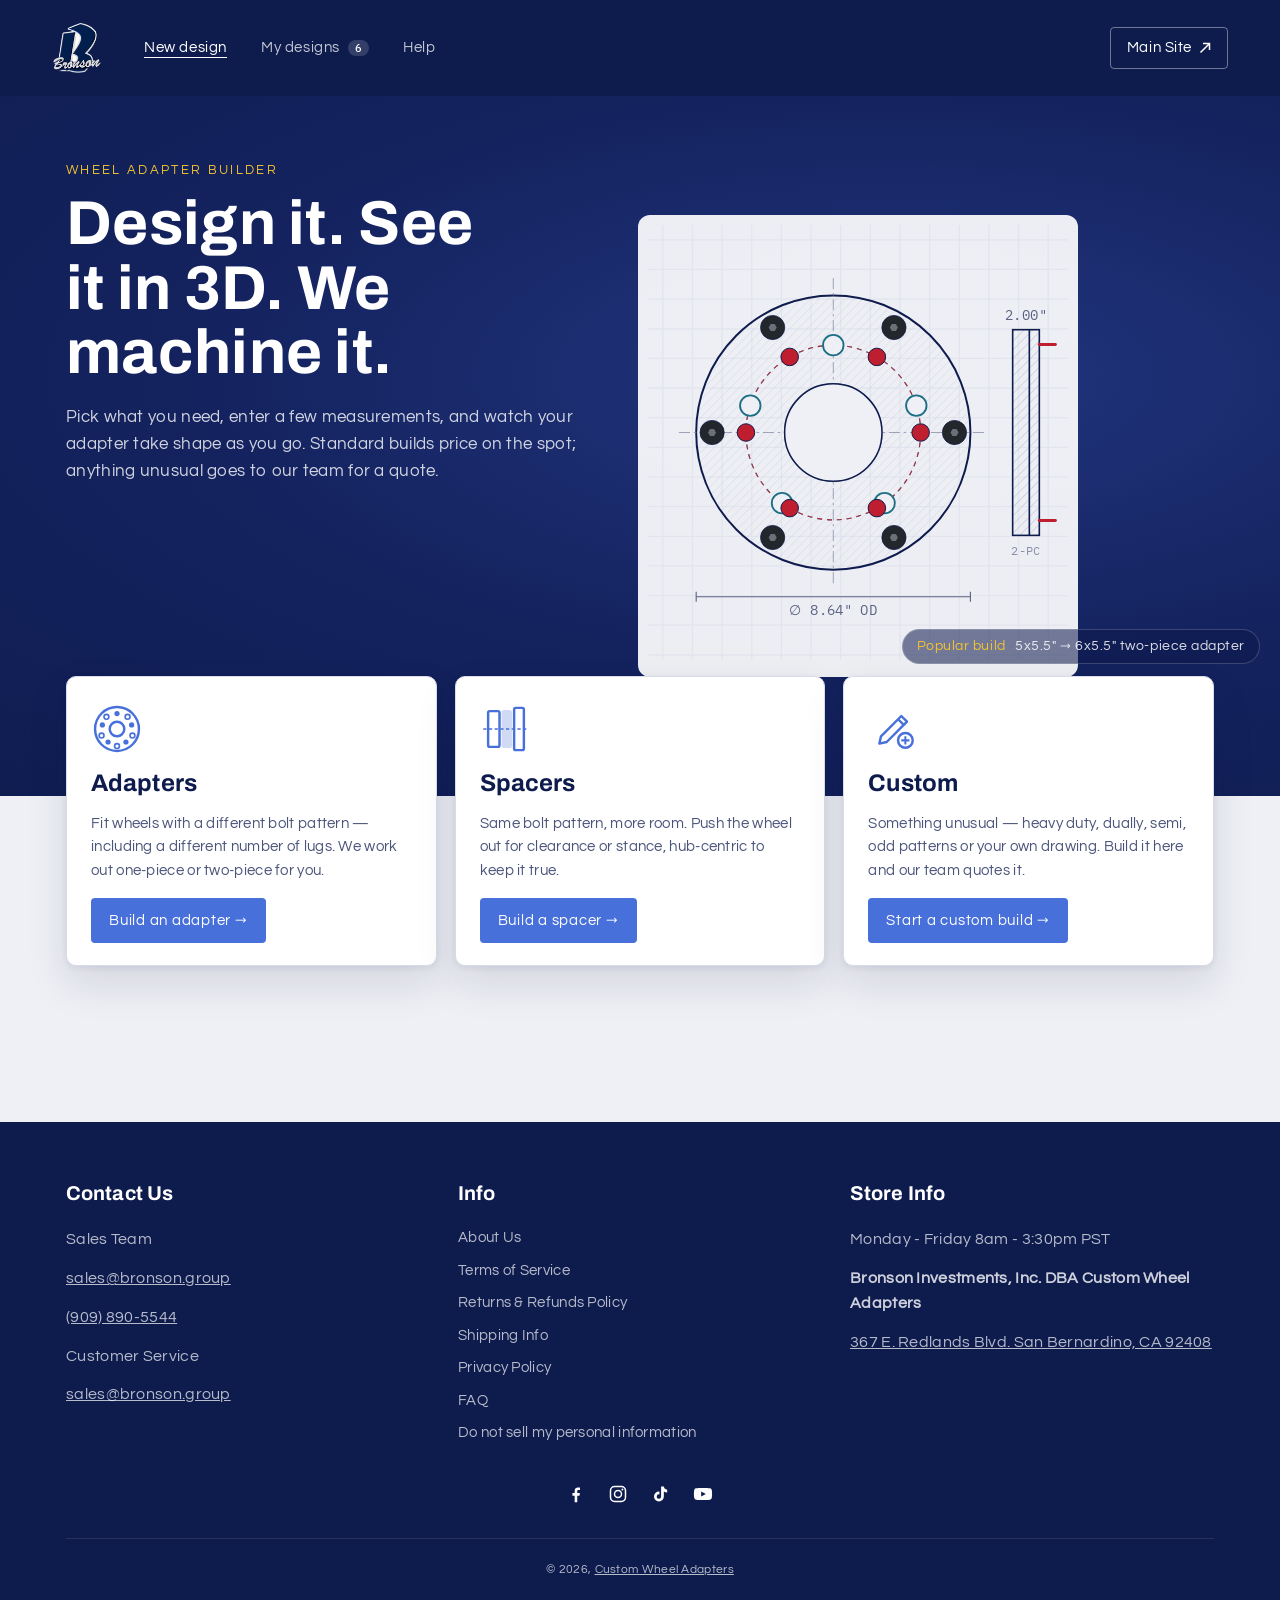
==== commit 4a03ea40: "v2: threaded studs, real aluminium, the shop's countersunk joining screws - Pressed studs: helical t" ====
--- a/v2/index.html
+++ b/v2/index.html
@@ -107,8 +107,8 @@
     <div class="cam" id="cam" hidden></div>
     <div class="legend">
       <span><i style="background:var(--cyan)"></i>Vehicle studs pass through</span>
-      <span><i style="background:var(--stud)"></i>Pressed wheel studs</span>
-      <span id="lgjoin" hidden><i style="background:#7b5cd6"></i>Joins the halves (concept)</span>
+      <span><i class="lg-stud" style="background:var(--stud)"></i>Pressed wheel studs</span>
+      <span id="lgjoin" hidden><i style="background:#23262b"></i>Screws joining the halves</span>
     </div>
   </div>
 
--- a/v2/css/shell.css
+++ b/v2/css/shell.css
@@ -161,3 +161,8 @@
 /* admin is reachable for staff at #/admin only */
 .admin-stamp{margin:0 0 14px;font-family:var(--f-mono);font-size:12px;color:var(--steel)}
 .wrap>section{padding-top:28px}
+
+/* in 3D the studs are drawn as they ship (yellow zinc); the 2D drawing keeps red */
+.draw.is3d .lg-stud{background:#c9a646!important}
+.builder[data-draw="stack"] .dock{bottom:96px}
+@media (max-width:860px){.builder[data-draw="stack"] .dock{bottom:auto}}
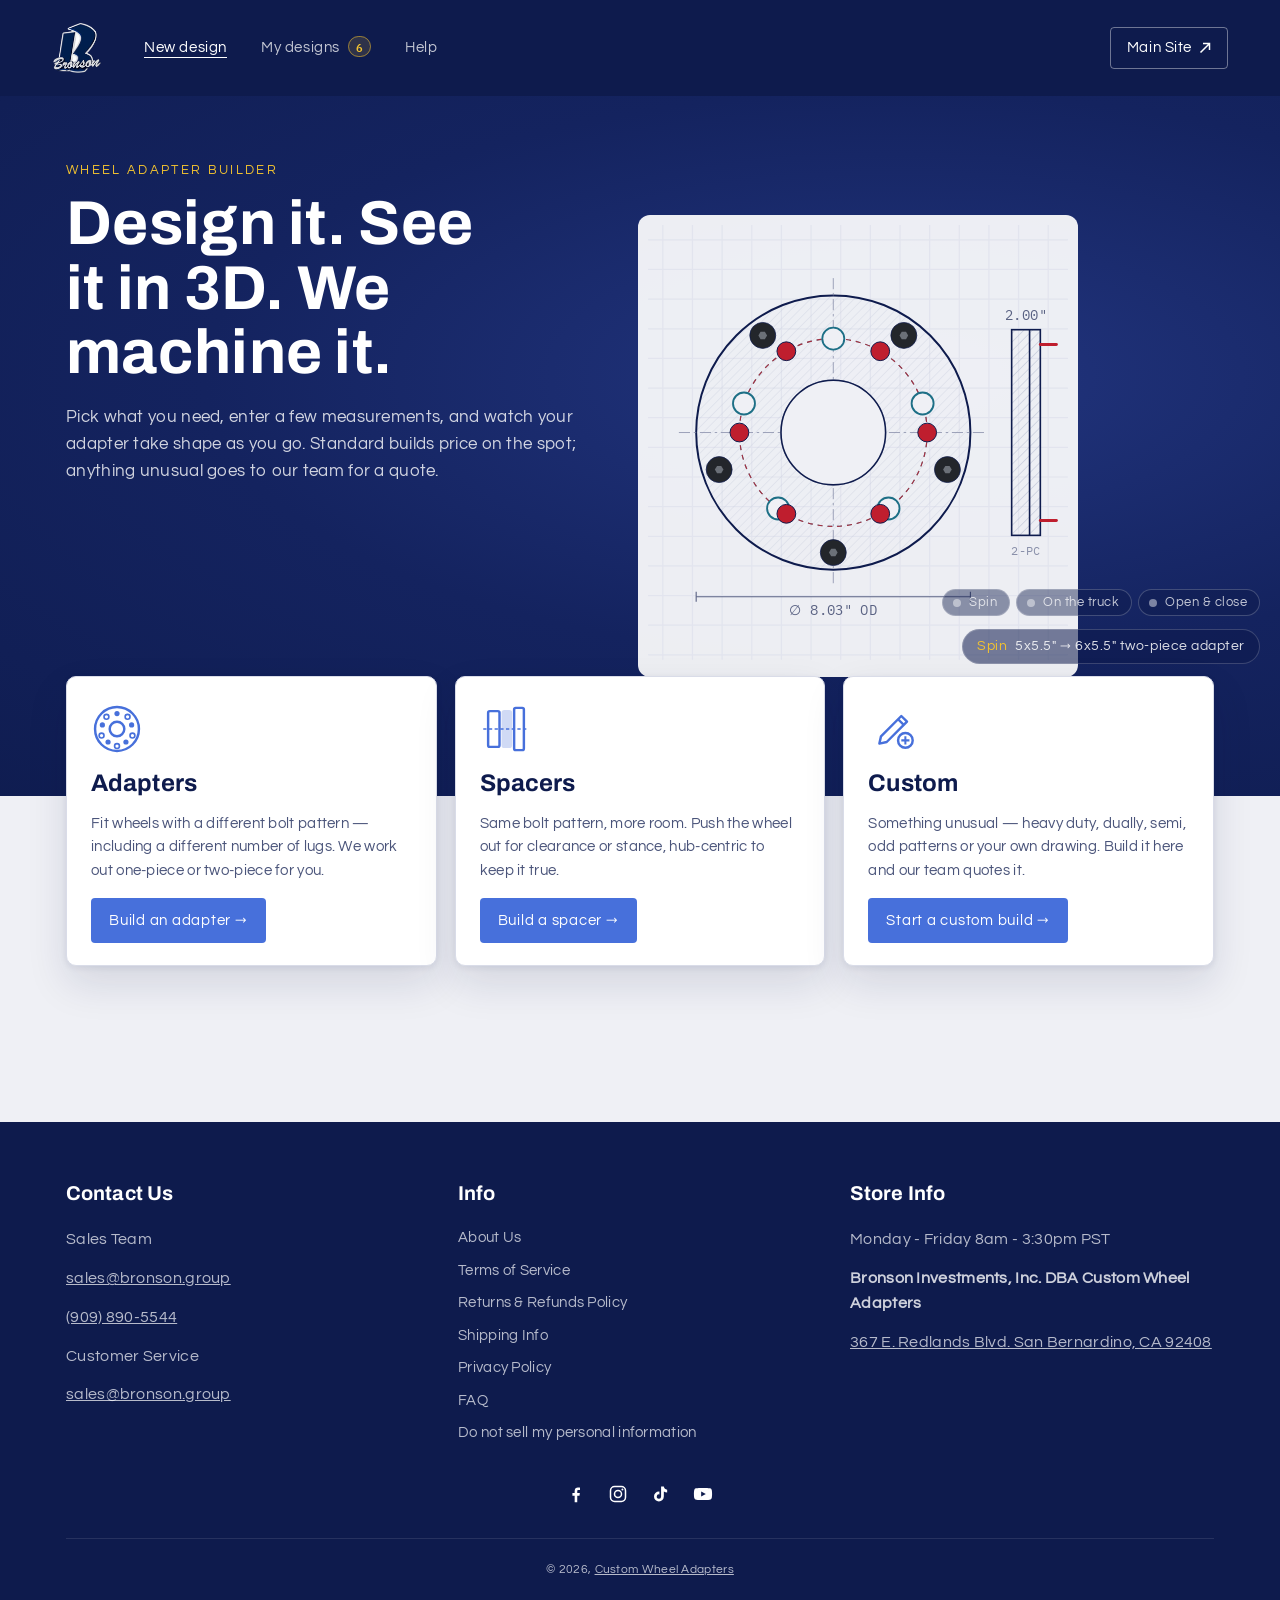
==== commit c775c3a8: "v2: screws placed like the shop's parts; landing carousel - Joining screws now sit as on the real tw" ====
--- a/v2/index.html
+++ b/v2/index.html
@@ -55,7 +55,8 @@
 <section id="view-home" class="home" hidden>
   <div class="hero">
     <div class="hero-stage" id="homestage">
-      <p class="hero-tag"><b>Popular build</b> 5x5.5&Prime; &rarr; 6x5.5&Prime; two-piece adapter</p>
+      <p class="hero-tag" id="herotag"><b>Spin</b>5x5.5&Prime; &rarr; 6x5.5&Prime; two-piece adapter</p>
+      <div class="hero-dots" id="herodots" role="group" aria-label="Showcase views"></div>
     </div>
     <div class="hero-copy">
       <p class="kicker">Wheel Adapter Builder</p>
--- a/v2/css/shell.css
+++ b/v2/css/shell.css
@@ -10,8 +10,10 @@
   text-decoration:none;white-space:nowrap}
 .bnav a:hover{color:#fff;text-decoration:underline;text-underline-offset:5px}
 .bnav a[aria-current="page"]{color:#fff;text-decoration:underline;text-underline-offset:5px}
-.bnav .cnt{font-family:var(--f-mono);font-size:11px;font-weight:500;color:#fff;background:rgba(255,255,255,.16);
-  border-radius:999px;padding:1px 7px;margin-left:4px;text-decoration:none}
+/* same yellow as the "Wheel Adapter Builder" kicker over the hero */
+.bnav .cnt{font-family:var(--f-mono);font-size:11px;font-weight:600;color:var(--warn);
+  background:rgba(242,194,48,.14);border:1px solid rgba(242,194,48,.55);
+  border-radius:999px;padding:0 7px;margin-left:4px;text-decoration:none}
 .sh-main{display:inline-flex;align-items:center;gap:7px;margin-left:auto;padding:9px 16px;border-radius:4px;
   border:1px solid rgba(255,255,255,.4);color:#fff;text-decoration:none;font-size:14.5px;letter-spacing:.04em;white-space:nowrap}
 .sh-main:hover{background:#fff;color:var(--navy)}
@@ -43,7 +45,19 @@
 .hero-tag{position:absolute;right:20px;bottom:132px;z-index:2;margin:0;font-size:13.5px;letter-spacing:.04em;
   color:rgba(255,255,255,.85);background:rgba(14,27,77,.55);border:1px solid rgba(255,255,255,.18);
   border-radius:999px;padding:6px 14px;pointer-events:none}
-.hero-tag b{color:var(--warn);font-weight:400;margin-right:6px}
+.hero-tag b{color:var(--warn);font-weight:400;margin-right:8px}
+/* carousel: the three showcase views, a soft cross-fade between them */
+.hero-stage .cam-vp{transition:opacity .38s ease}
+.hero-stage .cam-vp.fading{opacity:0}
+.hero-dots{position:absolute;right:20px;bottom:180px;z-index:2;display:flex;gap:6px}
+.hero-dots button{display:flex;align-items:center;gap:8px;padding:6px 12px 6px 10px;border-radius:999px;cursor:pointer;
+  background:rgba(14,27,77,.45);border:1px solid rgba(255,255,255,.2);color:rgba(255,255,255,.75);
+  font-family:var(--f-body);font-size:12.5px;letter-spacing:.04em}
+.hero-dots button::before{content:"";width:8px;height:8px;border-radius:50%;background:rgba(255,255,255,.45)}
+.hero-dots button[aria-current="true"]{color:#fff;border-color:rgba(242,194,48,.6)}
+.hero-dots button[aria-current="true"]::before{background:var(--warn)}
+.hero-dots button:hover{color:#fff}
+.hero-dots button:focus-visible{outline:2px solid #fff;outline-offset:2px}
 .hero-copy{position:relative;z-index:1;max-width:1180px;margin:0 auto;padding:64px 16px 190px;pointer-events:none;
   min-height:min(78vh,700px)}
 .hero-copy>*{max-width:520px;pointer-events:auto}
@@ -73,6 +87,8 @@
   .hero{display:flex;flex-direction:column-reverse}
   .hero-copy{padding:30px 16px 10px;min-height:0}
   .hero-tag{bottom:16px;right:12px;font-size:12px}
+  .hero-dots{bottom:54px;right:12px;left:12px;justify-content:flex-end}
+  .hero-dots button{font-size:11.5px;padding:5px 10px 5px 8px}
   .cats{grid-template-columns:1fr;margin-top:18px}
 }
 
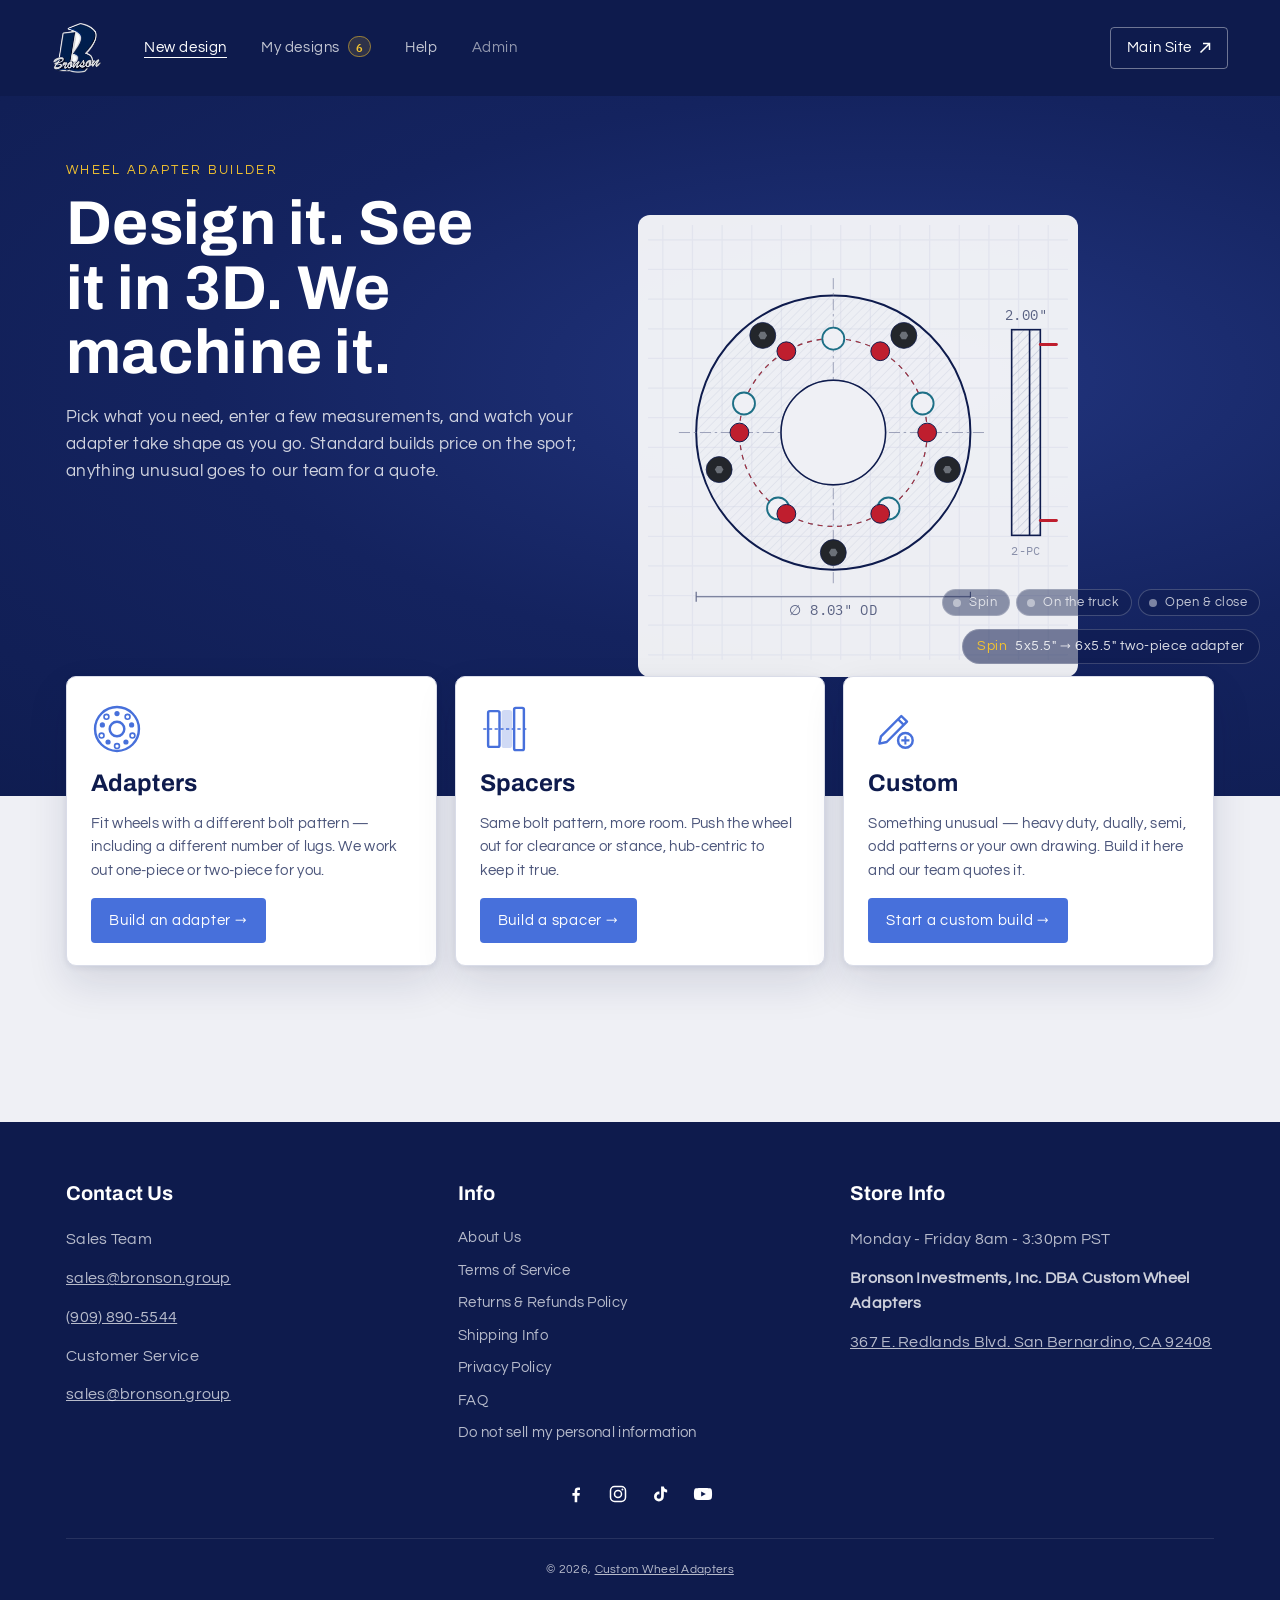
==== commit 143f8d38: "v2: pricing from the store's real prices; Admin back in the menu - Pricing is now a table, not a for" ====
--- a/v2/index.html
+++ b/v2/index.html
@@ -37,6 +37,7 @@
       <a href="#/" data-nav="home">New design</a>
       <a href="#/designs" data-nav="list">My designs <b class="cnt">6</b></a>
       <a href="#/help" data-nav="help">Help</a>
+      <a href="#/admin" data-nav="admin">Admin</a>
     </nav>
     <a class="sh-main" href="https://customwheeladapters.com/">Main Site
       <svg width="12" height="12" viewBox="0 0 12 12" aria-hidden="true"><path d="M4 1.5h6.5V8M10.3 1.7L1.5 10.5" fill="none" stroke="currentColor" stroke-width="1.5"/></svg></a>
@@ -45,6 +46,7 @@
     <a href="#/" data-nav="home">New design</a>
     <a href="#/designs" data-nav="list">My designs</a>
     <a href="#/help" data-nav="help">Help</a>
+    <a href="#/admin" data-nav="admin">Admin</a>
     <a href="https://customwheeladapters.com/">Main Site &#8599;</a>
   </nav>
 </header>
@@ -433,19 +435,21 @@
     </section>
 
     <div class="adm-side">
+
+
       <section class="panel">
+        <div class="panel-hd"><h2>Check against the catalogue</h2>
+          <p>Live: the price table against real store products.</p></div>
+        <div class="panel-bd"><div id="pricecheck"></div></div>
+      </section>
+    </div>
+  </div>
+
+  <section class="panel pricing-full">
         <div class="panel-hd"><h2>Pricing</h2>
-          <p>Price per pair, before thickness and conversion.</p></div>
+          <p>Price per set of 2, by build type, lug count and thickness.</p></div>
         <div class="panel-bd"><div id="priceform"></div></div>
       </section>
-
-      <section class="panel">
-        <div class="panel-hd"><h2>Check against the catalogue</h2>
-          <p>Live result of the formula above.</p></div>
-        <div class="panel-bd"><div id="pricecheck"></div></div>
-      </section>
-    </div>
-  </div>
 
   <section class="pipe">
     <div class="pipe-hd"><h2>Change log</h2>
--- a/v2/css/shell.css
+++ b/v2/css/shell.css
@@ -182,3 +182,20 @@
 .draw.is3d .lg-stud{background:#c9a646!important}
 .builder[data-draw="stack"] .dock{bottom:96px}
 @media (max-width:860px){.builder[data-draw="stack"] .dock{bottom:auto}}
+
+/* admin pricing table */
+.psrc{margin:0 0 10px;font-size:12.5px;color:var(--steel)}
+.ptabs{display:flex;gap:4px;flex-wrap:wrap;margin-bottom:10px}
+.ptabs button{font-family:var(--f-body);font-size:13px;padding:6px 10px;border-radius:6px;cursor:pointer;
+  border:1px solid var(--line-2);background:var(--card);color:var(--ink)}
+.ptabs button[aria-selected="true"]{border-color:var(--sel);background:var(--sel-soft);color:var(--sel-ink)}
+.ptbl-wrap{overflow-x:auto;margin-bottom:14px}
+.ptbl{border-collapse:collapse;font-family:var(--f-mono);font-size:11.5px}
+.ptbl th{padding:4px 4px;color:var(--steel);font-weight:500;text-align:center;white-space:nowrap}
+.ptbl tbody th{text-align:right;padding-right:8px}
+.ptbl td{padding:2px}
+.ptbl input{width:66px;padding:5px 4px;font-family:var(--f-mono);font-size:12px;text-align:right}
+.ptbl input:placeholder-shown{background:var(--paper);font-style:italic}
+.bnav a[data-nav="admin"]{color:rgba(255,255,255,.55)}
+.pricing-full{margin-top:18px}
+.pricing-full .ptbl input{width:84px}
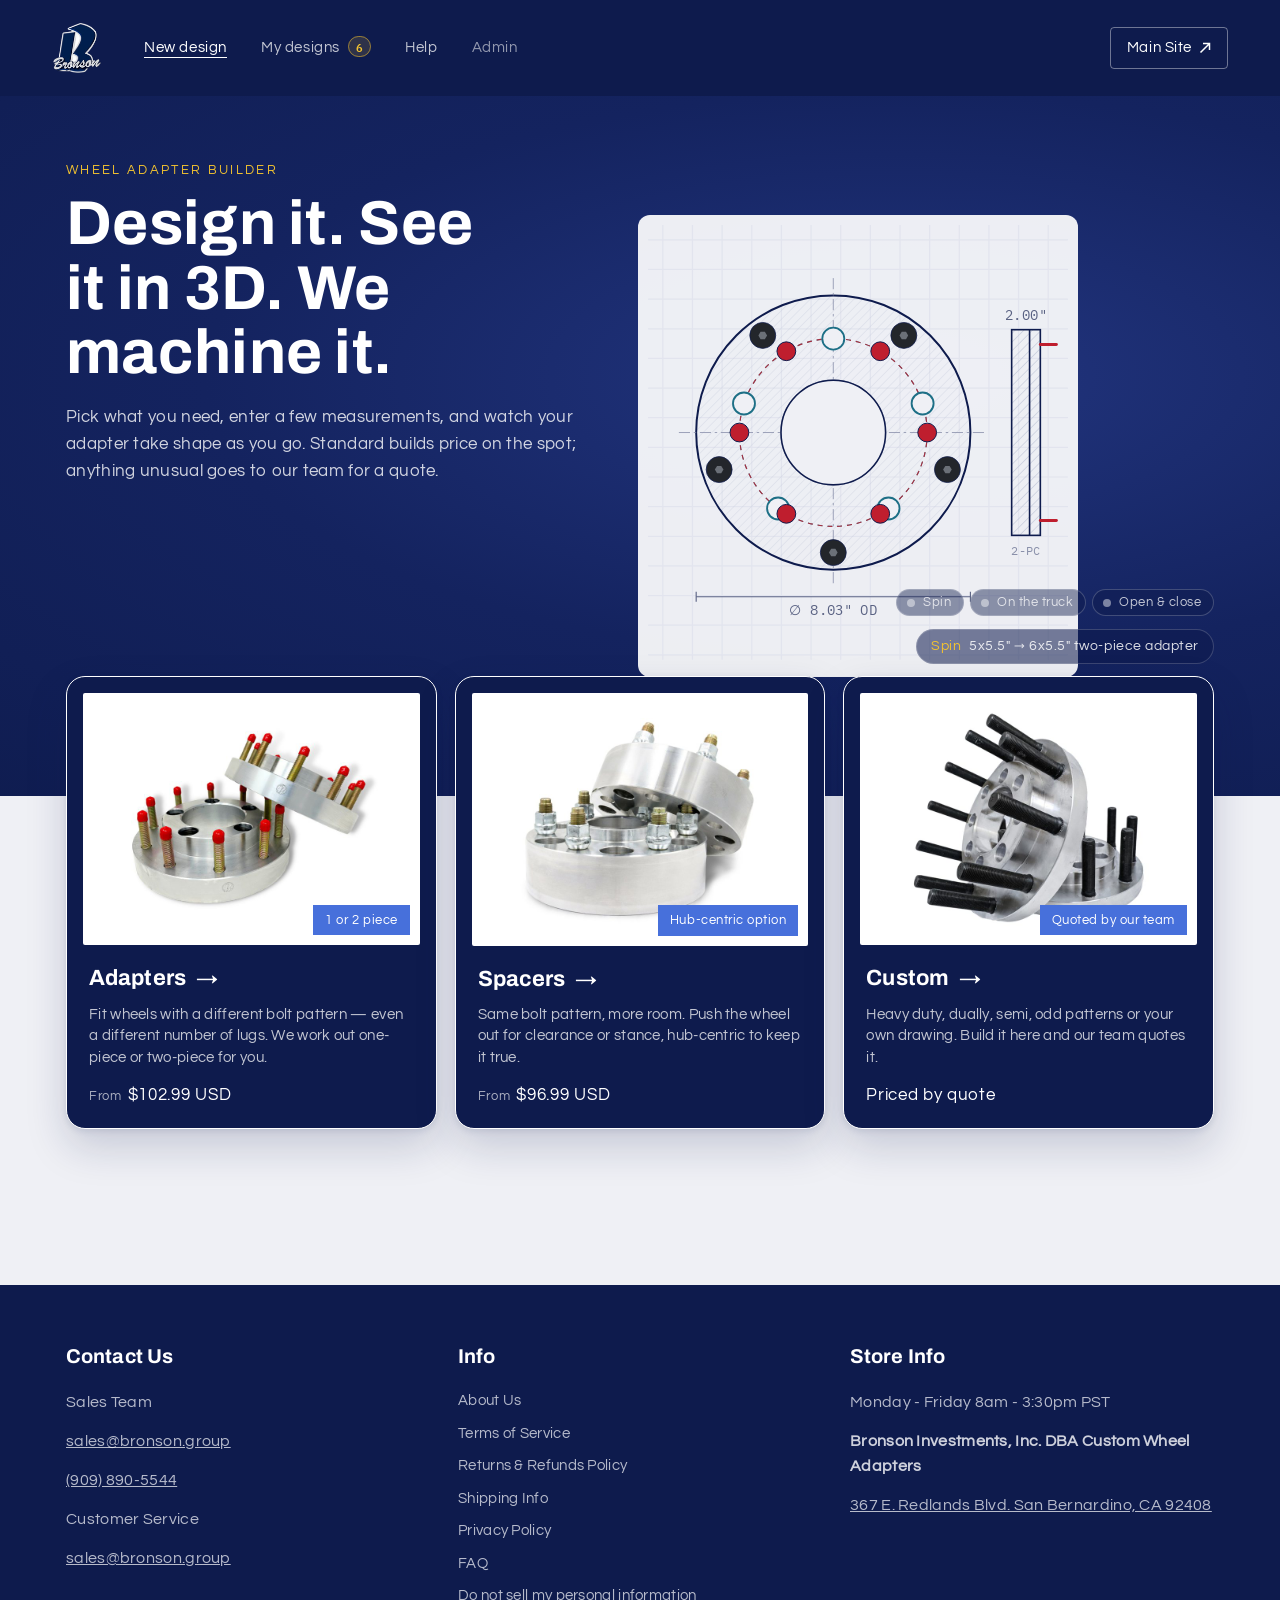
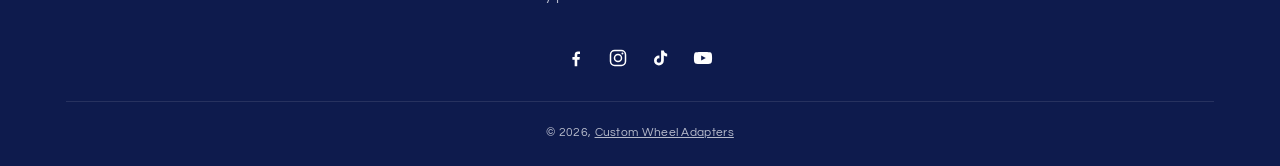
==== commit 21bbaf9c: "v2: store-style category cards; red stud caps on the showcase model - Cards match the store's collec" ====
--- a/v2/index.html
+++ b/v2/index.html
@@ -71,22 +71,31 @@
 
   <div class="cats" role="list">
     <a class="cat" role="listitem" href="#/build/adapter" data-cat="adapter">
-      <svg class="cat-ic" viewBox="0 0 64 64" aria-hidden="true"><circle cx="32" cy="32" r="27" fill="none" stroke="currentColor" stroke-width="3"/><circle cx="32" cy="32" r="9" fill="none" stroke="currentColor" stroke-width="3"/><g fill="currentColor"><circle cx="32" cy="13" r="3.2"/><circle cx="50" cy="27" r="3.2"/><circle cx="43" cy="48" r="3.2"/><circle cx="21" cy="48" r="3.2"/><circle cx="14" cy="27" r="3.2"/></g><g fill="none" stroke="currentColor" stroke-width="2"><circle cx="45" cy="17" r="3"/><circle cx="51" cy="40" r="3"/><circle cx="32" cy="53" r="3"/><circle cx="13" cy="40" r="3"/><circle cx="19" cy="17" r="3"/></g></svg>
-      <h2>Adapters</h2>
-      <p>Fit wheels with a different bolt pattern &mdash; including a different number of lugs. We work out one-piece or two-piece for you.</p>
-      <span class="cat-go">Build an adapter &rarr;</span>
+      <div class="cat-img"><img src="img/card-adapter.jpg" width="640" height="640" alt="Two-piece 5 to 10 lug adapters with red stud caps" loading="lazy">
+        <span class="cat-badge">1 or 2 piece</span></div>
+      <div class="cat-body">
+        <h2>Adapters <span class="cat-arr" aria-hidden="true">&rarr;</span></h2>
+        <p>Fit wheels with a different bolt pattern &mdash; even a different number of lugs. We work out one-piece or two-piece for you.</p>
+        <p class="cat-price" data-from="adapter"></p>
+      </div>
     </a>
     <a class="cat" role="listitem" href="#/build/spacer" data-cat="spacer">
-      <svg class="cat-ic" viewBox="0 0 64 64" aria-hidden="true"><rect x="10" y="10" width="14" height="44" rx="2" fill="none" stroke="currentColor" stroke-width="3"/><rect x="28" y="10" width="10" height="44" rx="2" fill="currentColor" opacity=".25" stroke="currentColor" stroke-width="3"/><rect x="42" y="6" width="12" height="52" rx="2" fill="none" stroke="currentColor" stroke-width="3"/><path d="M4 32h56" stroke="currentColor" stroke-width="2" stroke-dasharray="4 3"/></svg>
-      <h2>Spacers</h2>
-      <p>Same bolt pattern, more room. Push the wheel out for clearance or stance, hub-centric to keep it true.</p>
-      <span class="cat-go">Build a spacer &rarr;</span>
+      <div class="cat-img"><img src="img/card-spacer.jpg" width="640" height="640" alt="A pair of wheel spacers with studs and lug nuts" loading="lazy">
+        <span class="cat-badge">Hub-centric option</span></div>
+      <div class="cat-body">
+        <h2>Spacers <span class="cat-arr" aria-hidden="true">&rarr;</span></h2>
+        <p>Same bolt pattern, more room. Push the wheel out for clearance or stance, hub-centric to keep it true.</p>
+        <p class="cat-price" data-from="spacer"></p>
+      </div>
     </a>
     <a class="cat" role="listitem" href="#/build/custom" data-cat="custom">
-      <svg class="cat-ic" viewBox="0 0 64 64" aria-hidden="true"><path d="M14 50l9-2 25-25-7-7-25 25z" fill="none" stroke="currentColor" stroke-width="3" stroke-linejoin="round"/><path d="M37 20l7 7" stroke="currentColor" stroke-width="3"/><circle cx="46" cy="46" r="9" fill="none" stroke="currentColor" stroke-width="3"/><path d="M46 41v10M41 46h10" stroke="currentColor" stroke-width="2.5"/></svg>
-      <h2>Custom</h2>
-      <p>Something unusual &mdash; heavy duty, dually, semi, odd patterns or your own drawing. Build it here and our team quotes it.</p>
-      <span class="cat-go">Start a custom build &rarr;</span>
+      <div class="cat-img"><img src="img/card-custom.jpg" width="640" height="640" alt="Heavy-duty 8 to 10 lug adapter with long black studs" loading="lazy">
+        <span class="cat-badge">Quoted by our team</span></div>
+      <div class="cat-body">
+        <h2>Custom <span class="cat-arr" aria-hidden="true">&rarr;</span></h2>
+        <p>Heavy duty, dually, semi, odd patterns or your own drawing. Build it here and our team quotes it.</p>
+        <p class="cat-price">Priced by quote</p>
+      </div>
     </a>
   </div>
 </section>
--- a/v2/css/shell.css
+++ b/v2/css/shell.css
@@ -37,19 +37,24 @@
 .hero-stage .cam{position:absolute;inset:0;border:0}
 .hero-stage .cam-vp{height:100%;max-height:none;aspect-ratio:auto;background:transparent}
 .hero-stage .cam-vp canvas{cursor:grab}
+/* touch: let the page scroll through the showcase */
+.hero-stage .cam-vp canvas{touch-action:pan-y}
+@media (hover:none){.hero-stage .cam-vp canvas{cursor:default}}
 /* showcase: just the part — no camera buttons, readouts or tool controls */
 .hero-stage .cam-views,.hero-stage .tag,.hero-stage .cam-lbl,.hero-stage .cam-bp,.hero-stage .cam-tog,
 .hero-stage .cam-join,.hero-stage .cam-opsbox,.hero-stage .cam-note,.hero-stage .hlcap{display:none!important}
 .hero-stage.flat{display:grid;place-items:center;padding:30px}
 .hero-stage.flat #homeface{width:min(440px,90%);background:rgba(255,255,255,.92);border-radius:12px;padding:10px}
-.hero-tag{position:absolute;right:20px;bottom:132px;z-index:2;margin:0;font-size:13.5px;letter-spacing:.04em;
+/* pills and caption line up with the right edge of the cards (1180px column, 16px gutter) */
+.hero-tag,.hero-dots{right:max(16px, calc((100vw - 1180px) / 2 + 16px))}
+.hero-tag{position:absolute;bottom:132px;z-index:2;margin:0;font-size:13.5px;letter-spacing:.04em;
   color:rgba(255,255,255,.85);background:rgba(14,27,77,.55);border:1px solid rgba(255,255,255,.18);
   border-radius:999px;padding:6px 14px;pointer-events:none}
 .hero-tag b{color:var(--warn);font-weight:400;margin-right:8px}
 /* carousel: the three showcase views, a soft cross-fade between them */
 .hero-stage .cam-vp{transition:opacity .38s ease}
 .hero-stage .cam-vp.fading{opacity:0}
-.hero-dots{position:absolute;right:20px;bottom:180px;z-index:2;display:flex;gap:6px}
+.hero-dots{position:absolute;bottom:180px;z-index:2;display:flex;gap:6px}
 .hero-dots button{display:flex;align-items:center;gap:8px;padding:6px 12px 6px 10px;border-radius:999px;cursor:pointer;
   background:rgba(14,27,77,.45);border:1px solid rgba(255,255,255,.2);color:rgba(255,255,255,.75);
   font-family:var(--f-body);font-size:12.5px;letter-spacing:.04em}
@@ -70,24 +75,31 @@
 
 .cats{position:relative;z-index:3;max-width:1180px;margin:-120px auto 0;padding:0 16px;
   display:grid;grid-template-columns:repeat(3,minmax(0,1fr));gap:18px}
-.cat{display:flex;flex-direction:column;gap:10px;padding:26px 24px 22px;background:var(--card);border-radius:10px;
-  color:var(--ink);text-decoration:none;border:1px solid var(--line);
-  box-shadow:0 2px 6px rgba(14,27,77,.08),0 18px 40px rgba(14,27,77,.12);transition:transform .15s,box-shadow .15s}
-.cat:hover{transform:translateY(-3px);box-shadow:0 4px 10px rgba(14,27,77,.1),0 24px 50px rgba(14,27,77,.18)}
-.cat:focus-visible{outline:3px solid var(--accent);outline-offset:3px}
-.cat-ic{width:52px;height:52px;color:var(--accent)}
-.cat h2{font-family:var(--f-disp);font-size:24px;font-weight:700;color:var(--navy)}
-.cat p{margin:0;font-size:15px;line-height:1.55;color:rgba(14,27,77,.75);flex:1}
-.cat-go{margin-top:6px;align-self:flex-start;background:var(--accent);color:#fff;border-radius:4px;
-  padding:11px 18px;font-size:15px;letter-spacing:.05em}
-.cat:hover .cat-go{background:var(--accent-ink)}
+/* store collection cards (customwheeladapters.com): navy, white hairline, photo tile, bold white title */
+.cat{display:flex;flex-direction:column;background:var(--navy);border:1px solid #fff;border-radius:19px;
+  padding:16px;color:rgba(255,255,255,.75);text-decoration:none;overflow:hidden;
+  box-shadow:0 2px 6px rgba(14,27,77,.10),0 18px 40px rgba(14,27,77,.18);transition:transform .15s,box-shadow .15s}
+.cat:hover{transform:translateY(-3px);box-shadow:0 4px 10px rgba(14,27,77,.14),0 24px 50px rgba(14,27,77,.26)}
+.cat:focus-visible{outline:3px solid var(--warn);outline-offset:3px}
+.cat-img{position:relative;aspect-ratio:4/3;background:#fff;border-radius:2px;overflow:hidden}
+.cat-img img{display:block;width:100%;height:100%;object-fit:contain;transition:transform .35s ease}
+.cat:hover .cat-img img{transform:scale(1.04)}
+.cat-badge{position:absolute;right:10px;bottom:10px;background:var(--accent);color:#fff;font-size:13px;
+  letter-spacing:.04em;padding:5px 12px;border-radius:0}
+.cat-body{display:flex;flex-direction:column;flex:1;padding:16px 6px 4px}
+.cat h2{display:flex;align-items:center;gap:10px;font-family:var(--f-disp);font-size:22px;font-weight:700;color:#fff;margin:0}
+.cat-arr{font-weight:400;transition:transform .2s}
+.cat:hover .cat-arr{transform:translateX(5px)}
+.cat-body p{margin:8px 0 0;font-size:14.5px;line-height:1.5;color:rgba(255,255,255,.75);flex:1}
+.cat-body .cat-price{flex:none;margin-top:14px;font-size:17px;color:#fff;letter-spacing:.04em}
+.cat-price small{font-size:13px;color:rgba(255,255,255,.65);margin-right:6px}
 
 @media (max-width:860px){
-  .hero-stage{position:relative;inset:auto;height:56vh;min-height:320px}
+  .hero-stage{position:relative;inset:auto;height:44vh;min-height:280px;max-height:420px}
   .hero{display:flex;flex-direction:column-reverse}
   .hero-copy{padding:30px 16px 10px;min-height:0}
-  .hero-tag{bottom:16px;right:12px;font-size:12px}
-  .hero-dots{bottom:54px;right:12px;left:12px;justify-content:flex-end}
+  .hero-tag{bottom:16px;right:16px;font-size:12px}
+  .hero-dots{bottom:54px;right:16px;left:16px;justify-content:flex-end}
   .hero-dots button{font-size:11.5px;padding:5px 10px 5px 8px}
   .cats{grid-template-columns:1fr;margin-top:18px}
 }
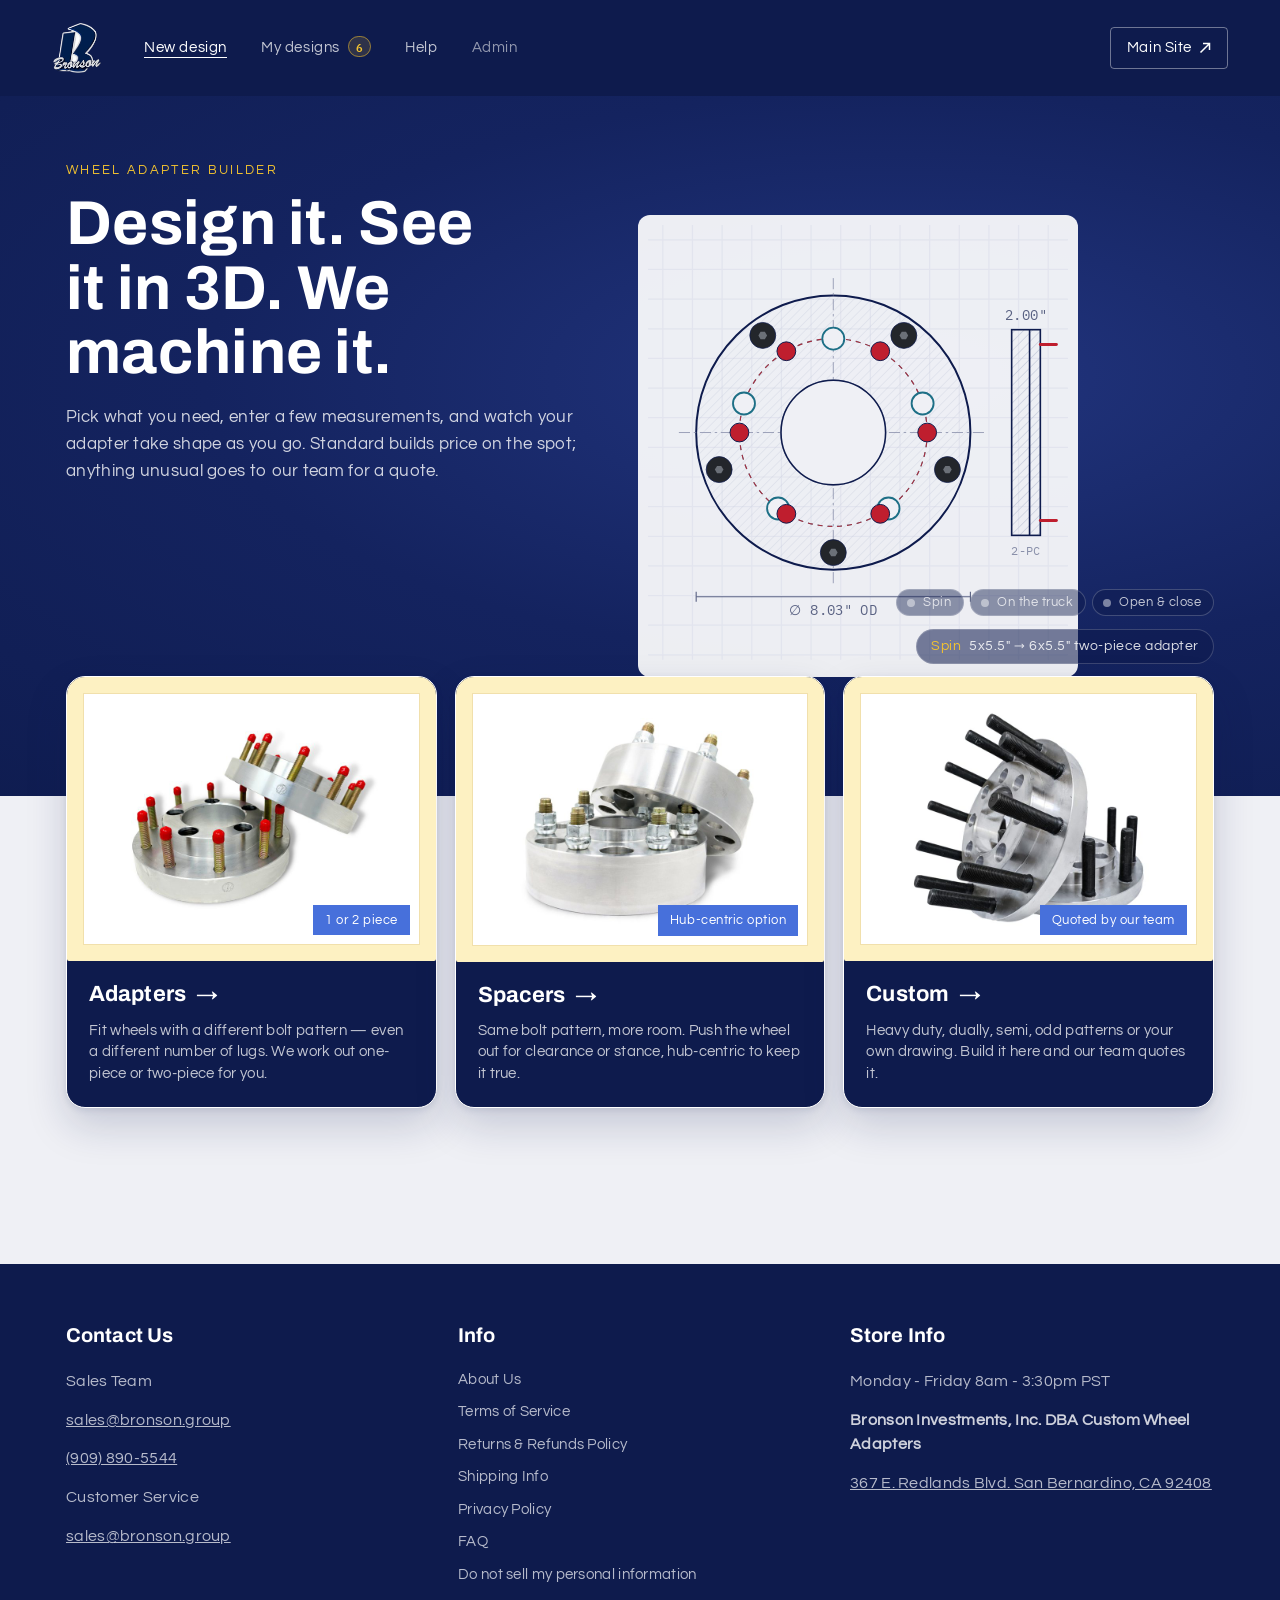
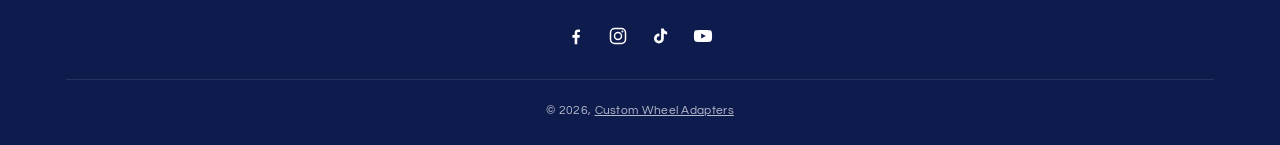
==== commit a92c4605: "v2: Bronson logo etched on the 3D model; cards without prices, yellow tops - The Bronson 'B' is engr" ====
--- a/v2/index.html
+++ b/v2/index.html
@@ -76,7 +76,6 @@
       <div class="cat-body">
         <h2>Adapters <span class="cat-arr" aria-hidden="true">&rarr;</span></h2>
         <p>Fit wheels with a different bolt pattern &mdash; even a different number of lugs. We work out one-piece or two-piece for you.</p>
-        <p class="cat-price" data-from="adapter"></p>
       </div>
     </a>
     <a class="cat" role="listitem" href="#/build/spacer" data-cat="spacer">
@@ -85,7 +84,6 @@
       <div class="cat-body">
         <h2>Spacers <span class="cat-arr" aria-hidden="true">&rarr;</span></h2>
         <p>Same bolt pattern, more room. Push the wheel out for clearance or stance, hub-centric to keep it true.</p>
-        <p class="cat-price" data-from="spacer"></p>
       </div>
     </a>
     <a class="cat" role="listitem" href="#/build/custom" data-cat="custom">
@@ -94,7 +92,6 @@
       <div class="cat-body">
         <h2>Custom <span class="cat-arr" aria-hidden="true">&rarr;</span></h2>
         <p>Heavy duty, dually, semi, odd patterns or your own drawing. Build it here and our team quotes it.</p>
-        <p class="cat-price">Priced by quote</p>
       </div>
     </a>
   </div>
--- a/v2/css/shell.css
+++ b/v2/css/shell.css
@@ -77,16 +77,20 @@
   display:grid;grid-template-columns:repeat(3,minmax(0,1fr));gap:18px}
 /* store collection cards (customwheeladapters.com): navy, white hairline, photo tile, bold white title */
 .cat{display:flex;flex-direction:column;background:var(--navy);border:1px solid #fff;border-radius:19px;
-  padding:16px;color:rgba(255,255,255,.75);text-decoration:none;overflow:hidden;
+  padding:0;color:rgba(255,255,255,.75);text-decoration:none;overflow:hidden;
   box-shadow:0 2px 6px rgba(14,27,77,.10),0 18px 40px rgba(14,27,77,.18);transition:transform .15s,box-shadow .15s}
 .cat:hover{transform:translateY(-3px);box-shadow:0 4px 10px rgba(14,27,77,.14),0 24px 50px rgba(14,27,77,.26)}
 .cat:focus-visible{outline:3px solid var(--warn);outline-offset:3px}
-.cat-img{position:relative;aspect-ratio:4/3;background:#fff;border-radius:2px;overflow:hidden}
+/* the top of each card sits over the navy hero: a light-yellow panel lifts it off */
+.cat-img{position:relative;aspect-ratio:4/3;background:#fff;border-radius:2px;overflow:hidden;
+  border:16px solid #fdf1c2;border-bottom-width:16px;box-sizing:content-box;background-clip:padding-box}
+.cat-img::after{content:"";position:absolute;inset:0;pointer-events:none;
+  box-shadow:inset 0 0 0 1px rgba(214,165,18,.35)}
 .cat-img img{display:block;width:100%;height:100%;object-fit:contain;transition:transform .35s ease}
 .cat:hover .cat-img img{transform:scale(1.04)}
 .cat-badge{position:absolute;right:10px;bottom:10px;background:var(--accent);color:#fff;font-size:13px;
   letter-spacing:.04em;padding:5px 12px;border-radius:0}
-.cat-body{display:flex;flex-direction:column;flex:1;padding:16px 6px 4px}
+.cat-body{display:flex;flex-direction:column;flex:1;padding:16px 22px 22px}
 .cat h2{display:flex;align-items:center;gap:10px;font-family:var(--f-disp);font-size:22px;font-weight:700;color:#fff;margin:0}
 .cat-arr{font-weight:400;transition:transform .2s}
 .cat:hover .cat-arr{transform:translateX(5px)}
